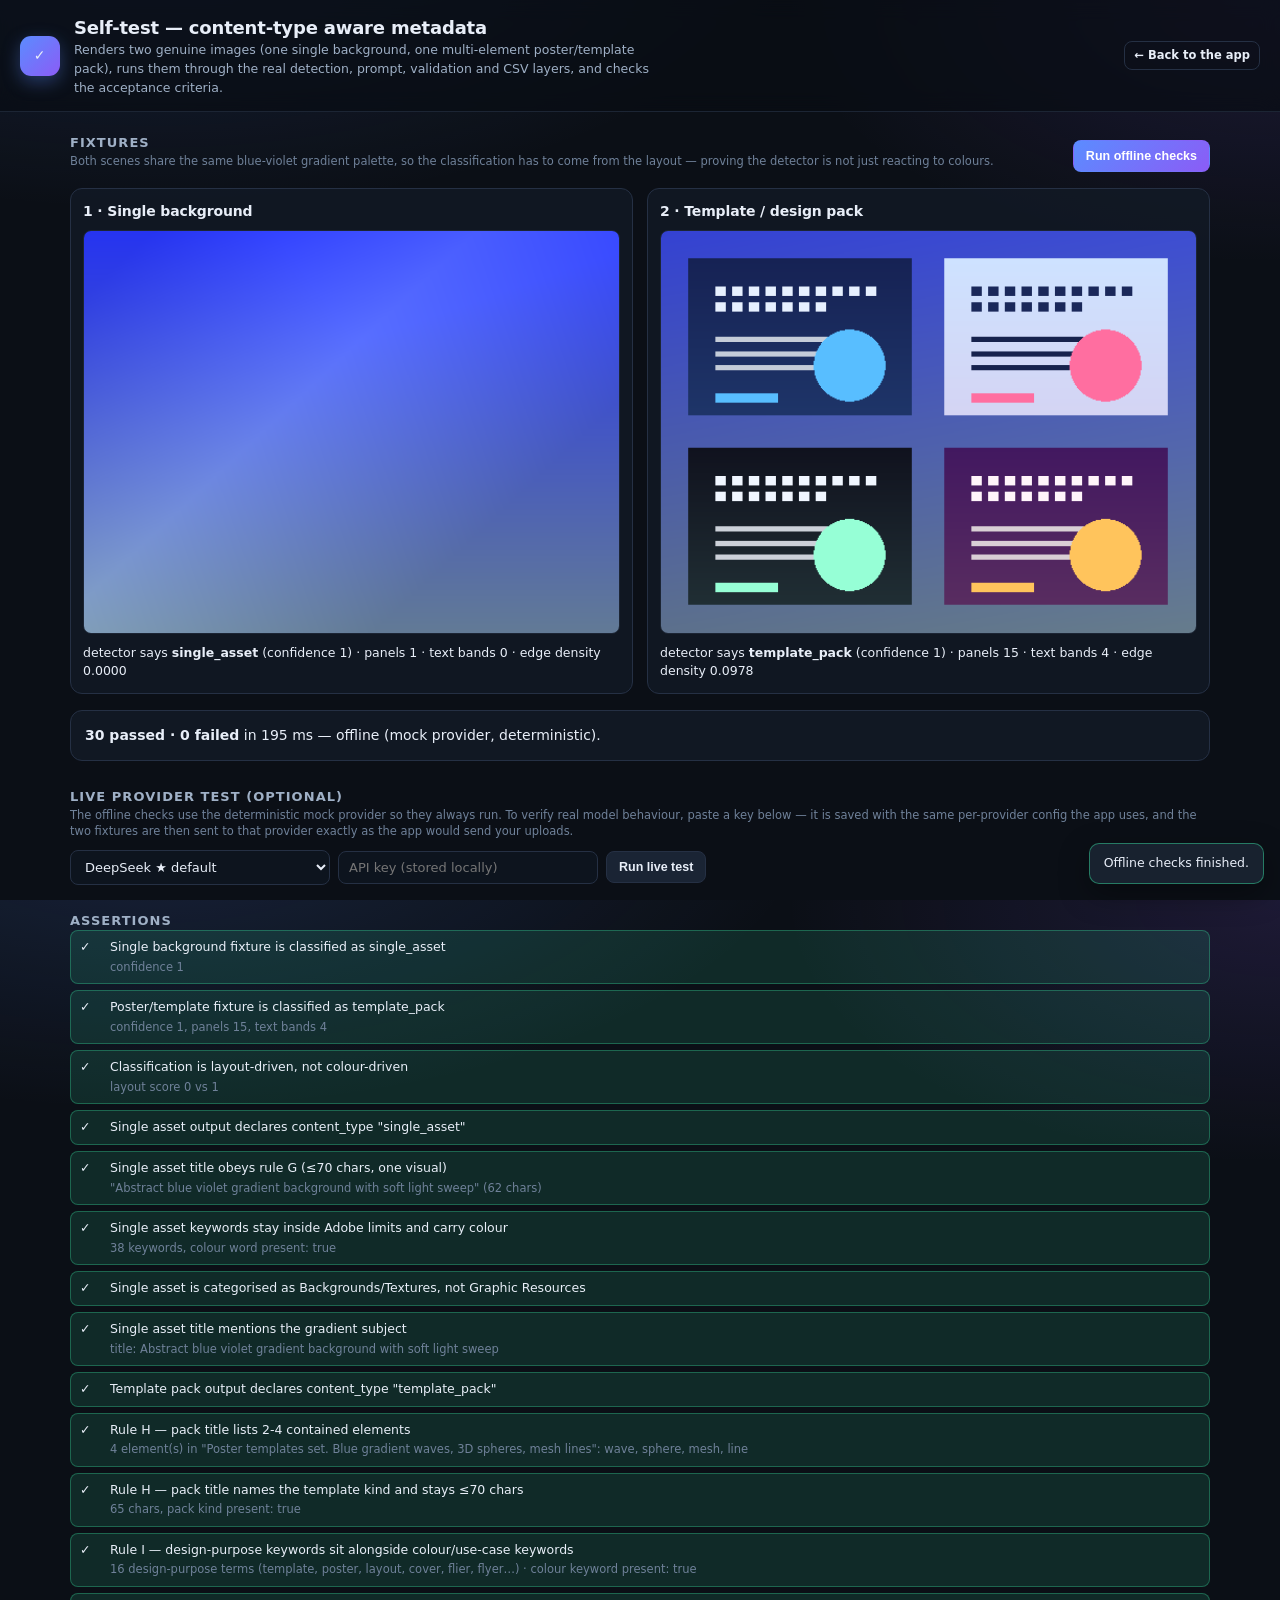
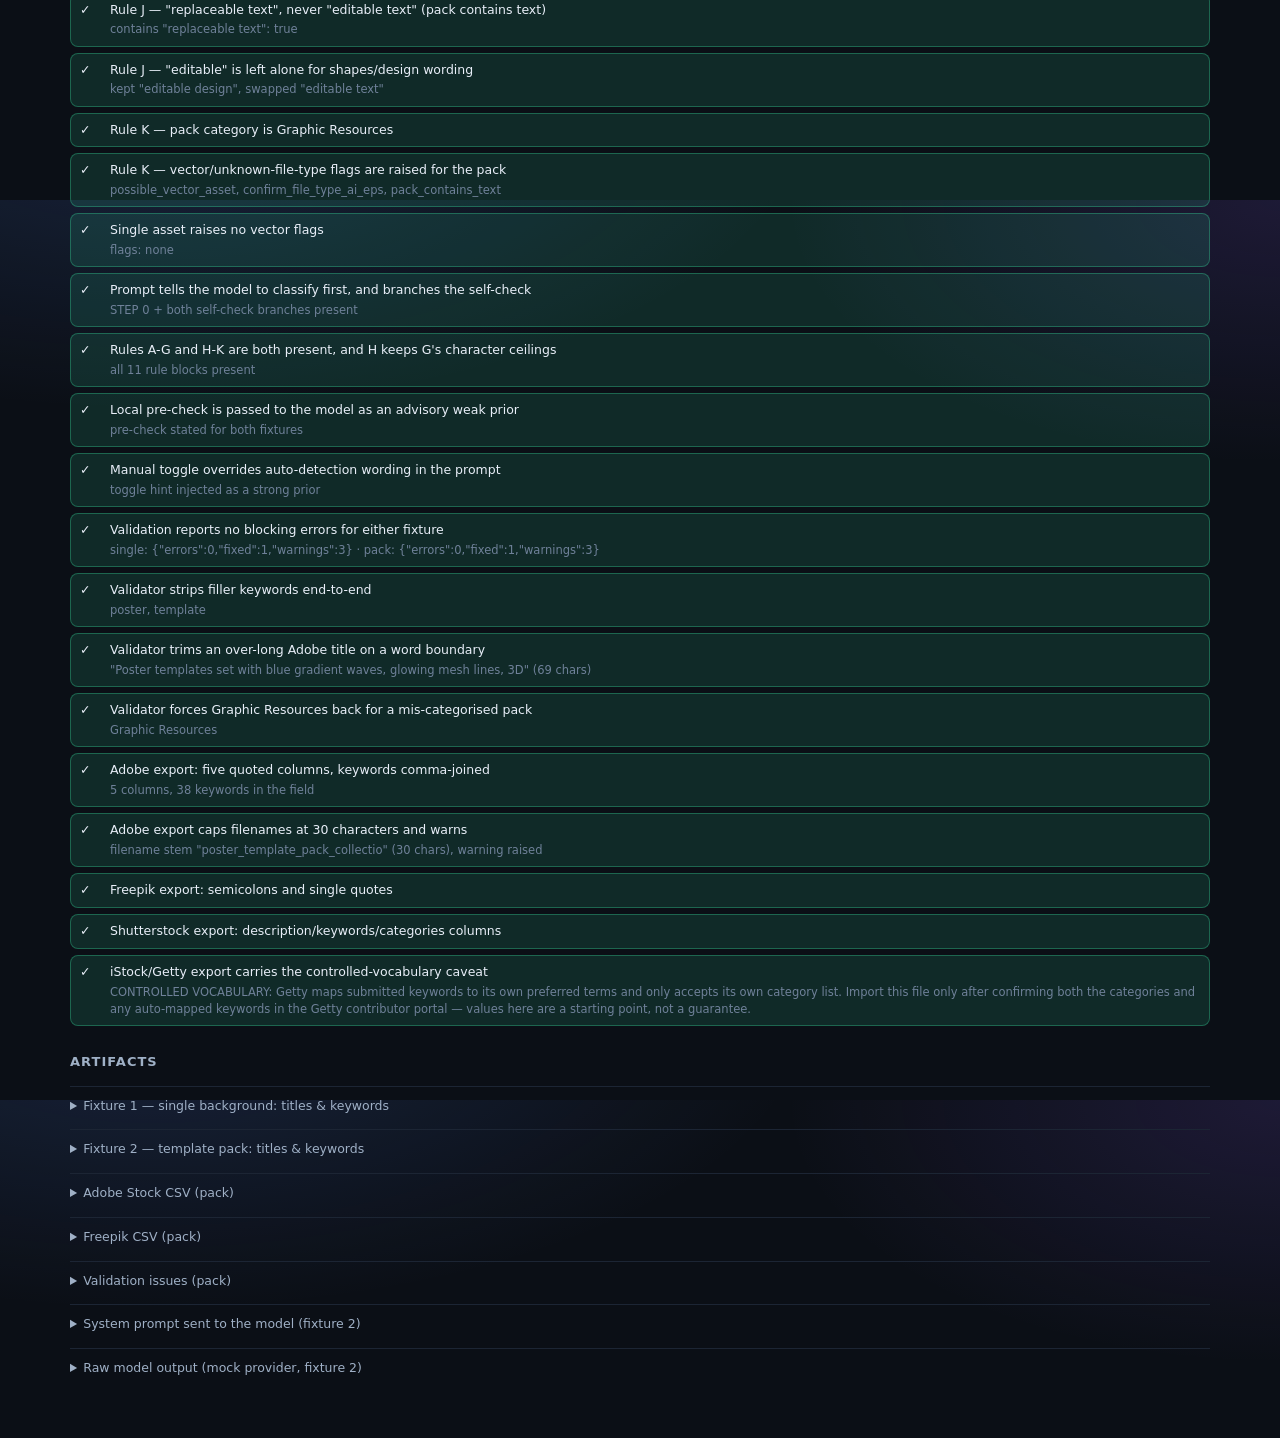
==== tests/browser-test.html @ 48a16d18 "Microstock metadata generator: two content types, DeepSeek default, validated CSV exports" ====
<!DOCTYPE html>
<html lang="en">

<head>
  <meta charset="UTF-8">
  <meta name="viewport" content="width=device-width, initial-scale=1.0">
  <title>Self-test — Microstock Metadata Generator</title>
  <link rel="stylesheet" href="../styles.css">
  <style>
    .test-wrap { max-width: 1180px; margin: 0 auto; padding: 18px 20px 60px; }
    .test-head { display: flex; flex-wrap: wrap; gap: 14px; align-items: center; justify-content: space-between; }
    .test-grid { display: grid; grid-template-columns: 1fr 1fr; gap: 14px; margin-top: 16px; }
    .fixture { border: 1px solid var(--line); border-radius: 12px; padding: 12px; background: rgba(19, 27, 39, .72); }
    .fixture img { width: 100%; border-radius: 8px; display: block; border: 1px solid var(--line-soft); }
    .fixture h3 { margin-bottom: 8px; }
    .verdict { margin-top: 10px; font-size: 12.5px; }
    .assert { display: grid; grid-template-columns: 22px 1fr; gap: 8px; padding: 7px 9px; border-radius: 8px; margin-bottom: 6px; font-size: 12.5px; border: 1px solid var(--line-soft); background: #131c29; }
    .assert-pass { border-color: rgba(52, 211, 153, .35); background: var(--ok-soft); }
    .assert-fail { border-color: rgba(248, 113, 113, .45); background: var(--bad-soft); }
    .assert-skip { border-color: rgba(251, 191, 36, .35); background: var(--warn-soft); }
    .assert-mark { font-weight: 700; }
    .assert-detail { color: var(--text-faint); font-size: 11.5px; margin-top: 2px; word-break: break-word; }
    .summary { margin: 16px 0; padding: 14px; border-radius: 12px; border: 1px solid var(--line); background: rgba(19, 27, 39, .8); font-size: 14px; }
    .section-title { margin-top: 26px; }
    .live-controls { display: flex; flex-wrap: wrap; gap: 8px; align-items: center; margin-top: 10px; }
    .live-controls input, .live-controls select { max-width: 260px; }
    pre.artifact { max-height: 260px; overflow: auto; white-space: pre-wrap; background: #0d141e; border: 1px solid var(--line); border-radius: 8px; padding: 10px; }
    @media (max-width: 900px) { .test-grid { grid-template-columns: 1fr; } }
  </style>
</head>

<body>
  <header class="app-header">
    <div class="brand">
      <div class="logo" aria-hidden="true">✓</div>
      <div class="brand-text">
        <h1>Self-test — content-type aware metadata</h1>
        <p class="tagline">
          Renders two genuine images (one single background, one multi-element poster/template pack), runs them
          through the real detection, prompt, validation and CSV layers, and checks the acceptance criteria.
        </p>
      </div>
    </div>
    <div class="header-actions">
      <a class="btn btn-ghost btn-sm" href="../index.html">← Back to the app</a>
    </div>
  </header>

  <div class="test-wrap">
    <div class="test-head">
      <div>
        <h2 class="section-title" style="margin-top:0">Fixtures</h2>
        <p class="hint">Both scenes share the same blue-violet gradient palette, so the classification has to come
          from the layout — proving the detector is not just reacting to colours.</p>
      </div>
      <div class="live-controls">
        <button id="runOffline" class="btn btn-primary">Run offline checks</button>
      </div>
    </div>

    <div class="test-grid">
      <div class="fixture">
        <h3>1 · Single background</h3>
        <img id="imgSingle" alt="Single gradient background fixture">
        <p class="verdict" id="verdictSingle">not analysed yet</p>
      </div>
      <div class="fixture">
        <h3>2 · Template / design pack</h3>
        <img id="imgPack" alt="Multi-element poster template pack fixture">
        <p class="verdict" id="verdictPack">not analysed yet</p>
      </div>
    </div>
    <canvas id="canvasSingle" width="512" height="384" hidden></canvas>
    <canvas id="canvasPack" width="512" height="384" hidden></canvas>

    <div class="summary" id="summary">Idle — press “Run offline checks”.</div>

    <h2 class="section-title">Live provider test (optional)</h2>
    <p class="hint">
      The offline checks use the deterministic mock provider so they always run. To verify real model behaviour,
      paste a key below — it is saved with the same per-provider config the app uses, and the two fixtures are then
      sent to that provider exactly as the app would send your uploads.
    </p>
    <div class="live-controls">
      <select id="liveProvider"></select>
      <input id="liveKey" type="password" placeholder="API key (stored locally)" autocomplete="off">
      <button id="runLive" class="btn">Run live test</button>
      <span class="hint" id="liveStatus"></span>
    </div>

    <h2 class="section-title">Assertions</h2>
    <div id="assertions"></div>

    <h2 class="section-title">Artifacts</h2>
    <div id="artifacts"></div>
  </div>

  <div id="toasts" class="toasts" aria-live="polite"></div>

  <script src="../js/core.js"></script>
  <script src="../js/providers.js"></script>
  <script src="../js/prompts.js"></script>
  <script src="../js/validate.js"></script>
  <script src="../js/export.js"></script>
  <script src="../js/detect.js"></script>
  <script src="../js/scenes.js"></script>
  <script src="../js/ui.js"></script>
  <script src="../js/app.js"></script>
  <script>
    (function () {
      'use strict';
      var MSMG = window.MSMG;
      var util = MSMG.util;

      var assertionHost = document.getElementById('assertions');
      var artifactHost = document.getElementById('artifacts');
      var summaryEl = document.getElementById('summary');
      var totals = { pass: 0, fail: 0, skip: 0 };

      function record(name, state, detail) {
        totals[state] = (totals[state] || 0) + 1;
        var mark = state === 'pass' ? '✓' : (state === 'fail' ? '✗' : '•');
        var el = document.createElement('div');
        el.className = 'assert assert-' + state;
        el.innerHTML = '<span class="assert-mark">' + mark + '</span>' +
          '<span><span class="assert-name">' + util.escapeHtml(name) + '</span>' +
          (detail ? '<div class="assert-detail">' + util.escapeHtml(detail) + '</div>' : '') + '</span>';
        assertionHost.appendChild(el);
        return state === 'pass';
      }

      function check(name, fn) {
        try {
          var out = fn();
          if (out === true || out === undefined) return record(name, 'pass', '');
          if (out && out.skip) return record(name, 'skip', out.reason || '');
          if (out && out.detail) return record(name, out.ok ? 'pass' : 'fail', out.detail);
          return record(name, out ? 'pass' : 'fail', '');
        } catch (err) {
          return record(name, 'fail', err.message);
        }
      }

      async function checkAsync(name, fn) {
        try {
          var out = await fn();
          if (out === true || out === undefined) return record(name, 'pass', '');
          if (out && out.detail) return record(name, out.ok ? 'pass' : 'fail', out.detail);
          return record(name, out ? 'pass' : 'fail', '');
        } catch (err) {
          return record(name, 'fail', err.message);
        }
      }

      function artifact(title, content, open) {
        var box = document.createElement('details');
        if (open) box.open = true;
        box.className = 'inspector';
        box.innerHTML = '<summary>' + util.escapeHtml(title) + '</summary><pre class="artifact">' +
          util.escapeHtml(content) + '</pre>';
        artifactHost.appendChild(box);
      }

      function eq(actual, expected, label) {
        if (actual !== expected) {
          throw new Error((label ? label + ': ' : '') + 'expected ' + JSON.stringify(expected) +
            ', got ' + JSON.stringify(actual));
        }
      }

      /* ---------------- fixtures ---------------- */
      var canvasSingle = document.getElementById('canvasSingle');
      var canvasPack = document.getElementById('canvasPack');
      MSMG.scenes.paintScene(canvasSingle, 'single_asset', 512, 384);
      MSMG.scenes.paintScene(canvasPack, 'template_pack', 512, 384);
      document.getElementById('imgSingle').src = canvasSingle.toDataURL('image/png');
      document.getElementById('imgPack').src = canvasPack.toDataURL('image/png');

      var ELEMENT_WORDS = ['wave', 'sphere', 'mesh', 'circle', 'bar', 'line', 'ribbon', 'arc', 'ring', 'blob', 'polygon'];

      /* ---------------- offline run ---------------- */
      async function runOffline() {
        assertionHost.innerHTML = '';
        artifactHost.innerHTML = '';
        totals = { pass: 0, fail: 0, skip: 0 };
        summaryEl.textContent = 'Running offline checks…';

        var t0 = performance.now();

        /* 1 — real pixel analysis on the rendered fixtures */
        var detectSingle = MSMG.detect.analyzeCanvas(canvasSingle);
        var detectPack = MSMG.detect.analyzeCanvas(canvasPack);

        document.getElementById('verdictSingle').innerHTML =
          'detector says <strong>' + detectSingle.contentType + '</strong> (confidence ' + detectSingle.confidence +
          ') · panels ' + detectSingle.signals.panelCount + ' · text bands ' + detectSingle.signals.textBandCount +
          ' · edge density ' + detectSingle.signals.edgeDensity.toFixed(4);
        document.getElementById('verdictPack').innerHTML =
          'detector says <strong>' + detectPack.contentType + '</strong> (confidence ' + detectPack.confidence +
          ') · panels ' + detectPack.signals.panelCount + ' · text bands ' + detectPack.signals.textBandCount +
          ' · edge density ' + detectPack.signals.edgeDensity.toFixed(4);

        check('Single background fixture is classified as single_asset', function () {
          eq(detectSingle.contentType, 'single_asset', 'detector output');
          return detectSingle.confidence >= 0.8
            ? { ok: true, detail: 'confidence ' + detectSingle.confidence }
            : { ok: false, detail: 'confidence too low: ' + detectSingle.confidence };
        });

        check('Poster/template fixture is classified as template_pack', function () {
          eq(detectPack.contentType, 'template_pack', 'detector output');
          return {
            ok: detectPack.confidence >= 0.7 && detectPack.signals.panelCount >= 2 && detectPack.signals.textBandCount >= 2,
            detail: 'confidence ' + detectPack.confidence + ', panels ' + detectPack.signals.panelCount +
              ', text bands ' + detectPack.signals.textBandCount
          };
        });

        check('Classification is layout-driven, not colour-driven', function () {
          var flatScore = detectSingle.score;
          var packScore = detectPack.score;
          return { ok: flatScore < packScore, detail: 'layout score ' + flatScore + ' vs ' + packScore };
        });

        /* 2 — full pipeline (mock provider, same code path as the app) */
        var singleUrl = canvasSingle.toDataURL('image/png');
        var packUrl = canvasPack.toDataURL('image/png');

        var singleRun = await MSMG.app.coreGenerate({
          dataUrl: singleUrl, filename: 'gradient_background.png',
          hint: 'auto', precheck: detectSingle, providerId: 'mock', mockScenario: 'single_asset'
        });
        var packRun = await MSMG.app.coreGenerate({
          dataUrl: packUrl, filename: 'poster_templates_pack.png',
          hint: 'auto', precheck: detectPack, providerId: 'mock', mockScenario: 'template_pack'
        });

        var sData = singleRun.validated.data;
        var pData = packRun.validated.data;
        var sAdobe = sData.platforms.adobe_stock;
        var pAdobe = pData.platforms.adobe_stock;

        check('Single asset output declares content_type "single_asset"', function () {
          eq(sData.content_type, 'single_asset');
          return true;
        });

        check('Single asset title obeys rule G (≤70 chars, one visual)', function () {
          var title = sAdobe.title;
          var okLen = title.length <= 70;
          var banned = /\b(set|collection|pack)\b/i.test(title);
          return { ok: okLen && !banned, detail: '"' + title + '" (' + title.length + ' chars)' };
        });

        check('Single asset keywords stay inside Adobe limits and carry colour', function () {
          var kw = sAdobe.keywords;
          var colour = /blue|violet|purple|indigo|gradient/.test(kw.join(' '));
          return {
            ok: kw.length >= 25 && kw.length <= 49 && colour,
            detail: kw.length + ' keywords, colour word present: ' + colour
          };
        });

        check('Single asset is categorised as Backgrounds/Textures, not Graphic Resources', function () {
          eq(sData.category_suggestion, 'Backgrounds/Textures');
          return true;
        });

        check('Single asset title mentions the gradient subject', function () {
          return {
            ok: /gradient/i.test(sAdobe.title),
            detail: 'title: ' + sAdobe.title
          };
        });

        check('Template pack output declares content_type "template_pack"', function () {
          eq(pData.content_type, 'template_pack');
          return true;
        });

        check('Rule H — pack title lists 2-4 contained elements', function () {
          var low = pAdobe.title.toLowerCase();
          var hits = ELEMENT_WORDS.filter(function (w) { return low.indexOf(w) !== -1; });
          return {
            ok: hits.length >= 2 && hits.length <= 4,
            detail: hits.length + ' element(s) in "' + pAdobe.title + '": ' + (hits.join(', ') || 'none')
          };
        });

        check('Rule H — pack title names the template kind and stays ≤70 chars', function () {
          var cue = /\b(set|collection|pack|templates?|layouts?)\b/i.test(pAdobe.title);
          return {
            ok: cue && pAdobe.title.length <= 70,
            detail: pAdobe.title.length + ' chars, pack kind present: ' + cue
          };
        });

        check('Rule I — design-purpose keywords sit alongside colour/use-case keywords', function () {
          var kw = pAdobe.keywords;
          var purpose = MSMG.DESIGN_PURPOSE_POOL.filter(function (t) {
            return kw.indexOf(t) !== -1;
          });
          var colour = kw.some(function (k) { return /blue|violet|purple|gradient/.test(k); });
          return {
            ok: purpose.length >= 3 && colour,
            detail: purpose.length + ' design-purpose terms (' + purpose.slice(0, 6).join(', ') +
              '…) · colour keyword present: ' + colour
          };
        });

        check('Rule J — "replaceable text", never "editable text" (pack contains text)', function () {
          var haystack = (pAdobe.title + ' ' + pAdobe.keywords.join(' ')).toLowerCase();
          return {
            ok: haystack.indexOf('editable text') === -1 && haystack.indexOf('replaceable text') !== -1,
            detail: 'contains "replaceable text": ' + (haystack.indexOf('replaceable text') !== -1)
          };
        });

        check('Rule J — "editable" is left alone for shapes/design wording', function () {
          var payload = JSON.parse(JSON.stringify(pData));
          payload.platforms.adobe_stock.keywords = ['editable design', 'editable text', 'poster'];
          var res = MSMG.validate.validateAndFix(JSON.stringify(payload), { contentTypeHint: 'template_pack' });
          var kw = res.data.platforms.adobe_stock.keywords;
          return {
            ok: kw.indexOf('editable design') !== -1 && kw.indexOf('replaceable text') !== -1,
            detail: 'kept "editable design", swapped "editable text"'
          };
        });

        check('Rule K — pack category is Graphic Resources', function () {
          eq(pData.category_suggestion, 'Graphic Resources');
          return true;
        });

        check('Rule K — vector/unknown-file-type flags are raised for the pack', function () {
          var flags = pData.flags;
          var needed = ['possible_vector_asset', 'confirm_file_type_ai_eps', 'pack_contains_text'];
          var missing = needed.filter(function (f) { return flags.indexOf(f) === -1; });
          return { ok: !missing.length, detail: flags.join(', ') };
        });

        check('Single asset raises no vector flags', function () {
          return { ok: sData.flags.indexOf('confirm_file_type_ai_eps') === -1, detail: 'flags: ' + (sData.flags.join(', ') || 'none') };
        });

        /* 3 — prompt branching */
        check('Prompt tells the model to classify first, and branches the self-check', function () {
          var prompt = singleRun.systemPrompt;
          var hasStep0 = prompt.indexOf('STEP 0 — CONTENT-TYPE CLASSIFICATION') !== -1;
          var hasSingleBranch = prompt.indexOf('IF content_type = "single_asset" — check the output against A-G') !== -1;
          var hasPackBranch = prompt.indexOf('IF content_type = "template_pack" — check the output against A-F PLUS H-K') !== -1;
          return { ok: hasStep0 && hasSingleBranch && hasPackBranch, detail: 'STEP 0 + both self-check branches present' };
        });

        check('Rules A-G and H-K are both present, and H keeps G\'s character ceilings', function () {
          var prompt = singleRun.systemPrompt;
          var rules = ['A. COLOUR', 'B. SUBJECT', 'C. NO FILLER', 'D. NO CONTRADICTIONS', 'E. KEYWORD FORMAT',
            'F. KEYWORD COUNT', 'G. TITLE', 'H. COLLECTION-STYLE TITLE', 'I. DESIGN-PURPOSE KEYWORDS',
            'J. VECTOR-TEXT WORDING', 'K. FILE-TYPE-AWARE CATEGORY'];
          var missing = rules.filter(function (r) { return prompt.indexOf(r) === -1; });
          return { ok: !missing.length && prompt.indexOf('SAME numbers as rule G') !== -1, detail: missing.length ? 'missing ' + missing.join(', ') : 'all 11 rule blocks present' };
        });

        check('Local pre-check is passed to the model as an advisory weak prior', function () {
          var prompt = singleRun.systemPrompt;
          var marked = prompt.indexOf('advisory only, may be wrong') !== -1;
          var saysSingle = prompt.indexOf('single_asset" with confidence') !== -1;
          var saysPack = packRun.systemPrompt.indexOf('template_pack" with confidence') !== -1;
          return { ok: marked && saysSingle && saysPack, detail: 'pre-check stated for both fixtures' };
        });

        await checkAsync('Manual toggle overrides auto-detection wording in the prompt', async function () {
          var hinted = await MSMG.app.coreGenerate({
            dataUrl: packUrl, filename: 'poster_templates_pack.png', hint: 'template_pack',
            precheck: detectPack, providerId: 'mock', mockScenario: 'template_pack'
          });
          return {
            ok: hinted.systemPrompt.indexOf('tagged this upload as: "template_pack"') !== -1,
            detail: 'toggle hint injected as a strong prior'
          };
        });

        /* 4 — validation layer */
        check('Validation reports no blocking errors for either fixture', function () {
          return {
            ok: singleRun.validated.stats.errors === 0 && packRun.validated.stats.errors === 0,
            detail: 'single: ' + JSON.stringify(singleRun.validated.stats) + ' · pack: ' + JSON.stringify(packRun.validated.stats)
          };
        });

        check('Validator strips filler keywords end-to-end', function () {
          var raw = JSON.parse(packRun.rawText);
          raw.platforms.adobe_stock.keywords = ['poster', 'beautiful background', 'template', 'perfect'];
          var res = MSMG.validate.validateAndFix(JSON.stringify(raw), { contentTypeHint: 'template_pack' });
          var kw = res.data.platforms.adobe_stock.keywords;
          return { ok: kw.indexOf('beautiful background') === -1 && kw.indexOf('perfect') === -1, detail: kw.join(', ') };
        });

        check('Validator trims an over-long Adobe title on a word boundary', function () {
          var raw = JSON.parse(packRun.rawText);
          raw.platforms.adobe_stock.title = 'Poster templates set with blue gradient waves, glowing mesh lines, 3D spheres and soft circles';
          var res = MSMG.validate.validateAndFix(JSON.stringify(raw), { contentTypeHint: 'template_pack' });
          var title = res.data.platforms.adobe_stock.title;
          return { ok: title.length <= 70 && title.trim() === title, detail: '"' + title + '" (' + title.length + ' chars)' };
        });

        check('Validator forces Graphic Resources back for a mis-categorised pack', function () {
          var raw = JSON.parse(packRun.rawText);
          raw.category_suggestion = 'Backgrounds/Textures';
          var res = MSMG.validate.validateAndFix(JSON.stringify(raw), { contentTypeHint: 'template_pack' });
          return { ok: res.data.category_suggestion === 'Graphic Resources', detail: res.data.category_suggestion };
        });

        /* 5 — exports */
        check('Adobe export: five quoted columns, keywords comma-joined', function () {
          var built = packRun.exports.adobe_stock;
          var line = built.csv.trim().split('\r\n')[1];
          var cells = line.slice(1, -1).split('","');
          return {
            ok: cells.length === 5 && cells[2].split(',').length === pAdobe.keywords.length,
            detail: cells.length + ' columns, ' + cells[2].split(',').length + ' keywords in the field'
          };
        });

        check('Adobe export caps filenames at 30 characters and warns', function () {
          var built = MSMG.exports.buildCsv('adobe_stock', pAdobe, { filename: 'poster_template_pack_collection_preview_2026.png' });
          var stem = built.csv.trim().split('\r\n')[1].split('","')[0].replace('"', '');
          return {
            ok: stem.length <= 30 && built.warnings.some(function (w) { return w.indexOf('30') !== -1; }),
            detail: 'filename stem "' + stem + '" (' + stem.length + ' chars), warning raised'
          };
        });

        check('Freepik export: semicolons and single quotes', function () {
          var header = packRun.exports.freepik.csv.trim().split('\r\n')[0];
          eq(header, "'Filename';'Title';'Keywords';'Category'");
          return true;
        });

        check('Shutterstock export: description/keywords/categories columns', function () {
          var header = packRun.exports.shutterstock.csv.trim().split('\r\n')[0];
          eq(header, '"Filename","Description","Keywords","Categories"');
          return true;
        });

        check('iStock/Getty export carries the controlled-vocabulary caveat', function () {
          var built = packRun.exports.istock_getty;
          return {
            ok: built.controlledVocabulary && built.caveats.join(' ').indexOf('CONTROLLED VOCABULARY') !== -1,
            detail: built.caveats[0]
          };
        });

        /* artifacts for inspection */
        artifact('Fixture 1 — single background: titles & keywords',
          'content_type: ' + sData.content_type + '\n' +
          'category_suggestion: ' + sData.category_suggestion + '\n' +
          'flags: ' + (sData.flags.join(', ') || '(none)') + '\n\n' +
          'Adobe title (' + sAdobe.title.length + '/70): ' + sAdobe.title + '\n' +
          'Adobe keywords (' + sAdobe.keywords.length + '): ' + sAdobe.keywords.join(', ') + '\n\n' +
          'Shutterstock title: ' + sData.platforms.shutterstock.title + '\n' +
          'Freepik title: ' + sData.platforms.freepik.title + '\n' +
          'iStock title: ' + sData.platforms.istock_getty.title);

        artifact('Fixture 2 — template pack: titles & keywords',
          'content_type: ' + pData.content_type + '\n' +
          'category_suggestion: ' + pData.category_suggestion + '\n' +
          'flags: ' + pData.flags.join(', ') + '\n\n' +
          'Adobe title (' + pAdobe.title.length + '/70): ' + pAdobe.title + '\n' +
          'Adobe keywords (' + pAdobe.keywords.length + '): ' + pAdobe.keywords.join(', ') + '\n\n' +
          'Shutterstock title: ' + pData.platforms.shutterstock.title + '\n' +
          'Freepik title: ' + pData.platforms.freepik.title + '\n' +
          'iStock title: ' + pData.platforms.istock_getty.title);

        artifact('Adobe Stock CSV (pack)', packRun.exports.adobe_stock.csv +
          '\nWarnings: ' + (packRun.exports.adobe_stock.warnings.join(' | ') || 'none'));
        artifact('Freepik CSV (pack)', packRun.exports.freepik.csv);
        artifact('Validation issues (pack)', packRun.validated.issues.map(function (i) {
          return '[' + i.level + '] ' + i.code + ' — ' + i.message;
        }).join('\n') || '(none)');
        artifact('System prompt sent to the model (fixture 2)', packRun.systemPrompt);
        artifact('Raw model output (mock provider, fixture 2)', packRun.rawText);

        MSMG.ui.toast('Offline checks finished.', totals.fail ? 'warn' : 'ok');
        summaryEl.innerHTML = '<strong>' + totals.pass + ' passed · ' + totals.fail + ' failed' +
          (totals.skip ? ' · ' + totals.skip + ' skipped' : '') + '</strong> in ' +
          Math.round(performance.now() - t0) + ' ms — offline (mock provider, deterministic).';
      }

      /* ---------------- live run ---------------- */
      function fillProviders() {
        var select = document.getElementById('liveProvider');
        select.innerHTML = MSMG.providers.visible().map(function (p) {
          return '<option value="' + p.id + '"' + (p.id === 'deepseek' ? ' selected' : '') + '>' +
            util.escapeHtml(p.label) + (p.isDefault ? ' ★ default' : '') + '</option>';
        }).join('');
      }

      async function runLive() {
        var id = document.getElementById('liveProvider').value;
        var key = document.getElementById('liveKey').value.trim();
        var status = document.getElementById('liveStatus');
        if (key) MSMG.providers.saveConfig(id, { apiKey: key });
        var cfg = MSMG.providers.getConfig(id);
        if (cfg.wireFormat !== 'mock' && !cfg.apiKey) {
          status.textContent = 'Add an API key first.';
          return;
        }
        status.textContent = 'Calling ' + MSMG.providers.byId[id].label + '…';
        assertionHost.innerHTML = '';
        artifactHost.innerHTML = '';
        totals = { pass: 0, fail: 0, skip: 0 };

        var detectSingle = MSMG.detect.analyzeCanvas(canvasSingle);
        var detectPack = MSMG.detect.analyzeCanvas(canvasPack);

        try {
          var singleRun = await MSMG.app.coreGenerate({
            dataUrl: canvasSingle.toDataURL('image/png'), filename: 'gradient_background.png',
            hint: 'auto', precheck: detectSingle, providerId: id
          });
          var packRun = await MSMG.app.coreGenerate({
            dataUrl: canvasPack.toDataURL('image/png'), filename: 'poster_templates_pack.png',
            hint: 'auto', precheck: detectPack, providerId: id
          });

          var sData = singleRun.validated.data;
          var pData = packRun.validated.data;
          var pAdobe = pData.platforms.adobe_stock;

          check('LIVE — single background classified as single_asset', function () {
            return { ok: sData.content_type === 'single_asset', detail: 'model said: ' + sData.content_type + ' · latency ' + singleRun.latencyMs + 'ms' };
          });
          check('LIVE — single asset categorised Backgrounds/Textures', function () {
            return { ok: sData.category_suggestion === 'Backgrounds/Textures', detail: sData.category_suggestion };
          });
          check('LIVE — pack classified as template_pack', function () {
            return { ok: pData.content_type === 'template_pack', detail: 'model said: ' + pData.content_type + ' · latency ' + packRun.latencyMs + 'ms' };
          });
          check('LIVE — pack category is Graphic Resources', function () {
            return { ok: pData.category_suggestion === 'Graphic Resources', detail: pData.category_suggestion };
          });
          check('LIVE — pack title names contained elements within 70 chars', function () {
            var low = pAdobe.title.toLowerCase();
            var hits = ELEMENT_WORDS.filter(function (w) { return low.indexOf(w) !== -1; });
            return { ok: pAdobe.title.length <= 70, detail: hits.length + ' element(s): ' + (hits.join(', ') || 'none') + ' — "' + pAdobe.title + '"' };
          });
          check('LIVE — no "editable text" wording', function () {
            var hay = (pAdobe.title + ' ' + pAdobe.keywords.join(' ')).toLowerCase();
            return { ok: hay.indexOf('editable text') === -1, detail: hay.indexOf('replaceable text') !== -1 ? 'used "replaceable text"' : 'no text wording present' };
          });
          check('LIVE — keyword counts inside Adobe limits', function () {
            return { ok: pAdobe.keywords.length >= 20 && pAdobe.keywords.length <= 49, detail: pAdobe.keywords.length + ' keywords' };
          });

          artifact('LIVE — pack titles & keywords', JSON.stringify(pData.platforms, null, 2));
          artifact('LIVE — raw model output (pack)', packRun.rawText);
          artifact('LIVE — validation issues (pack)', packRun.validated.issues.map(function (i) {
            return '[' + i.level + '] ' + i.code + ' — ' + i.message;
          }).join('\n') || '(none)');
          status.textContent = 'Done in ' + (singleRun.latencyMs + packRun.latencyMs) + ' ms of model time.';
        } catch (err) {
          record('LIVE — call failed: ' + err.message, 'fail', '');
          status.textContent = 'Failed: ' + err.message;
        }

        summaryEl.innerHTML = '<strong>Live run: ' + totals.pass + ' passed · ' + totals.fail + ' failed</strong>';
      }

      document.getElementById('runOffline').addEventListener('click', function () {
        runOffline().catch(function (err) {
          summaryEl.textContent = 'Offline run crashed: ' + err.message;
        });
      });
      document.getElementById('runLive').addEventListener('click', function () {
        runLive().catch(function (err) { document.getElementById('liveStatus').textContent = err.message; });
      });

      fillProviders();
      runOffline().catch(function (err) {
        summaryEl.textContent = 'Offline run crashed: ' + err.message;
      });
    })();
  </script>
</body>

</html>
---- styles.css ----
/* ------------------------------------------------------------------ *
 * Microstock Metadata Generator — UI theme
 * ------------------------------------------------------------------ */
:root {
  --bg: #0b0f16;
  --bg-soft: #111827;
  --panel: #141b26;
  --panel-2: #182231;
  --line: #253044;
  --line-soft: #1c2534;
  --text: #e8eef8;
  --text-dim: #9fb0c6;
  --text-faint: #6f8199;
  --accent: #5b8cff;
  --accent-2: #8b5cf6;
  --accent-soft: rgba(91, 140, 255, .14);
  --ok: #34d399;
  --ok-soft: rgba(52, 211, 153, .14);
  --warn: #fbbf24;
  --warn-soft: rgba(251, 191, 36, .14);
  --bad: #f87171;
  --bad-soft: rgba(248, 113, 113, .14);
  --pack: #f472b6;
  --pack-soft: rgba(244, 114, 182, .16);
  --radius: 12px;
  --radius-sm: 8px;
  --shadow: 0 10px 30px rgba(0, 0, 0, .35);
  --mono: ui-monospace, SFMono-Regular, "SF Mono", Menlo, Consolas, monospace;
}

* { box-sizing: border-box; }

html, body { height: 100%; }

body {
  margin: 0;
  background:
    radial-gradient(1100px 500px at 12% -10%, rgba(91, 140, 255, .16), transparent 60%),
    radial-gradient(900px 480px at 100% 0%, rgba(139, 92, 246, .14), transparent 55%),
    var(--bg);
  color: var(--text);
  font: 14px/1.5 "Segoe UI", Inter, system-ui, -apple-system, sans-serif;
  -webkit-font-smoothing: antialiased;
}

h1, h2, h3 { margin: 0; font-weight: 650; letter-spacing: -.01em; }
h1 { font-size: 18px; }
h2 { font-size: 13px; text-transform: uppercase; letter-spacing: .08em; color: var(--text-dim); }
h3 { font-size: 14px; }
p { margin: 0; }

code, pre { font-family: var(--mono); font-size: 12px; }

/* -------------------------------- header -------------------------------- */
.app-header {
  display: flex; align-items: center; justify-content: space-between; gap: 20px;
  padding: 14px 20px;
  border-bottom: 1px solid var(--line-soft);
  background: rgba(9, 13, 20, .72);
  backdrop-filter: blur(10px);
  position: sticky; top: 0; z-index: 20;
}

.brand { display: flex; align-items: center; gap: 14px; }

.logo {
  width: 40px; height: 40px; border-radius: 11px;
  display: grid; place-items: center;
  font-weight: 800; letter-spacing: .04em;
  background: linear-gradient(135deg, var(--accent), var(--accent-2));
  box-shadow: 0 6px 18px rgba(91, 140, 255, .35);
}

.tagline { color: var(--text-dim); font-size: 12.5px; max-width: 74ch; }
.tagline strong { color: var(--text); font-weight: 600; }

.header-actions { display: flex; align-items: center; gap: 14px; }

/* -------------------------------- layout -------------------------------- */
.layout {
  display: grid;
  grid-template-columns: 336px minmax(280px, 1fr) minmax(420px, 1.6fr);
  gap: 14px;
  padding: 14px 16px 20px;
  align-items: start;
  min-height: calc(100vh - 70px);
}

.panel {
  background: linear-gradient(180deg, rgba(24, 34, 49, .9), rgba(20, 27, 38, .9));
  border: 1px solid var(--line);
  border-radius: var(--radius);
  box-shadow: var(--shadow);
  padding: 16px;
}

.panel-input { display: flex; flex-direction: column; gap: 10px; height: calc(100vh - 100px); overflow-y: auto; }
.panel-queue { display: flex; flex-direction: column; height: calc(100vh - 100px); }
.panel-results { height: calc(100vh - 100px); overflow-y: auto; padding: 0; }

.panel-head { display: flex; align-items: center; gap: 10px; margin-bottom: 10px; }
.panel-head h2 { margin-right: auto; }

.step {
  display: inline-grid; place-items: center;
  width: 18px; height: 18px; margin-right: 6px;
  border-radius: 5px; font-size: 11px;
  background: var(--accent-soft); color: #a9c1ff;
}

/* -------------------------------- controls -------------------------------- */
.field { display: flex; flex-direction: column; gap: 5px; }
.field-row { display: grid; grid-template-columns: 1fr 1fr; gap: 8px; }

label, .field-label { font-size: 11.5px; color: var(--text-dim); text-transform: uppercase; letter-spacing: .05em; }

input[type="text"], input[type="password"], input[type="number"], select, textarea, .title-input, .keywords-input {
  width: 100%;
  background: #0d141e;
  border: 1px solid var(--line);
  color: var(--text);
  border-radius: var(--radius-sm);
  padding: 8px 10px;
  font-size: 13px;
  font-family: inherit;
  transition: border-color .15s, box-shadow .15s;
}

textarea { resize: vertical; font-family: var(--mono); font-size: 12px; }

input:focus, select:focus, textarea:focus, button:focus-visible, .dropzone:focus-visible, .queue-row:focus-visible {
  outline: none;
  border-color: var(--accent);
  box-shadow: 0 0 0 3px var(--accent-soft);
}

.checkbox { display: flex; align-items: center; gap: 7px; text-transform: none; letter-spacing: 0; font-size: 12.5px; color: var(--text-dim); }
.checkbox input { width: auto; accent-color: var(--accent); }

.btn {
  appearance: none;
  border: 1px solid var(--line);
  background: #1a2434;
  color: var(--text);
  border-radius: var(--radius-sm);
  padding: 8px 12px;
  font-size: 12.5px;
  font-weight: 550;
  cursor: pointer;
  transition: transform .08s, background .15s, border-color .15s;
  text-decoration: none;
  display: inline-flex; align-items: center; justify-content: center; gap: 6px;
}

.btn:hover { background: #212e42; border-color: #33425c; }
.btn:active { transform: translateY(1px); }
.btn:disabled { opacity: .45; cursor: not-allowed; }

.btn-primary { background: linear-gradient(135deg, var(--accent), var(--accent-2)); border-color: transparent; color: #fff; }
.btn-primary:hover { filter: brightness(1.08); }
.btn-ghost { background: transparent; }
.btn-sm { padding: 5px 9px; font-size: 11.5px; }

.btn-row { display: flex; flex-wrap: wrap; gap: 8px; }
.btn-row .btn { flex: 1 1 auto; }

.segmented { display: grid; grid-template-columns: 1fr 1fr; gap: 6px; }
.segmented button {
  border: 1px solid var(--line); background: #131c29; color: var(--text-dim);
  border-radius: var(--radius-sm); padding: 8px 6px; font-size: 12px; cursor: pointer;
  transition: all .15s;
}
.segmented button:first-child { grid-column: 1 / -1; }
.segmented button.is-active {
  background: var(--accent-soft); border-color: rgba(91, 140, 255, .5); color: #d5e2ff;
  box-shadow: inset 0 0 0 1px rgba(91, 140, 255, .25);
}

.advanced { border: 1px solid var(--line-soft); border-radius: var(--radius-sm); padding: 8px 10px; background: rgba(13, 20, 30, .6); }
.advanced summary { cursor: pointer; font-size: 12.5px; color: var(--text-dim); }
.advanced[open] summary { margin-bottom: 10px; }
.advanced > * + * { margin-top: 8px; }

.hint { color: var(--text-faint); font-size: 11.5px; line-height: 1.45; }
.status { font-size: 12px; color: var(--text-dim); min-height: 16px; }
.muted { color: var(--text-faint); }

.progress { height: 4px; background: #131c29; border-radius: 999px; overflow: hidden; }
.progress-bar { height: 100%; width: 0; background: linear-gradient(90deg, var(--accent), var(--accent-2)); transition: width .25s; }

.pill {
  font-size: 11px; padding: 3px 8px; border-radius: 999px;
  background: #18222f; border: 1px solid var(--line); color: var(--text-dim);
  white-space: nowrap;
}
.pill-good { color: #a7f3d0; border-color: rgba(52, 211, 153, .45); background: var(--ok-soft); }
.pill-warn { color: #fde68a; border-color: rgba(251, 191, 36, .45); background: var(--warn-soft); }
.pill-bad { color: #fecaca; border-color: rgba(248, 113, 113, .45); background: var(--bad-soft); }

/* -------------------------------- dropzone -------------------------------- */
.dropzone {
  border: 1.5px dashed #33425c;
  border-radius: var(--radius);
  padding: 20px 12px;
  display: grid; place-items: center; gap: 2px;
  text-align: center; cursor: pointer;
  background: rgba(13, 20, 30, .5);
  transition: border-color .15s, background .15s;
}
.dropzone:hover, .dropzone.is-dragover { border-color: var(--accent); background: var(--accent-soft); }
.dropzone strong { font-size: 13px; }
.dropzone span { color: var(--text-faint); font-size: 11.5px; }
.dropzone-icon { font-size: 18px; opacity: .7; }

/* -------------------------------- queue -------------------------------- */
.queue-viewport { position: relative; overflow-y: auto; flex: 1; min-height: 120px; }
.vlist-spacer { width: 1px; opacity: 0; }
.vlist-layer { position: absolute; top: 0; left: 0; right: 0; will-change: transform; }

.queue-row {
  display: grid;
  grid-template-columns: 56px 1fr auto;
  gap: 10px;
  align-items: center;
  padding: 8px;
  margin-bottom: 8px;
  border: 1px solid var(--line-soft);
  border-radius: var(--radius-sm);
  background: rgba(19, 27, 39, .8);
  cursor: pointer;
  transition: border-color .15s, background .15s;
}
.queue-row:hover { border-color: #33425c; background: #18222f; }
.queue-row.is-selected { border-color: var(--accent); box-shadow: inset 3px 0 0 var(--accent); }

.queue-thumb { width: 56px; height: 56px; border-radius: 7px; overflow: hidden; background: #0d141e; display: grid; place-items: center; }
.queue-thumb img { width: 100%; height: 100%; object-fit: cover; display: block; }
.thumb-placeholder { color: var(--text-faint); }

.queue-info { min-width: 0; }
.queue-name { font-size: 12.5px; font-weight: 550; white-space: nowrap; overflow: hidden; text-overflow: ellipsis; }
.queue-sub { display: flex; flex-wrap: wrap; gap: 5px; align-items: center; margin-top: 3px; }

.queue-actions { display: flex; gap: 4px; }
.icon-btn {
  width: 26px; height: 26px; border-radius: 6px;
  border: 1px solid var(--line); background: transparent; color: var(--text-dim);
  cursor: pointer; font-size: 12px; line-height: 1;
}
.icon-btn:hover { color: var(--text); border-color: #3c4a63; background: #1b2534; }

.status { font-size: 10.5px; padding: 2px 7px; border-radius: 999px; border: 1px solid var(--line); color: var(--text-dim); }
.status-done { color: #a7f3d0; border-color: rgba(52, 211, 153, .45); background: var(--ok-soft); }
.status-generating, .status-analyzing { color: #c7d6ff; border-color: rgba(91, 140, 255, .45); background: var(--accent-soft); }
.status-error { color: #fecaca; border-color: rgba(248, 113, 113, .45); background: var(--bad-soft); }
.status-cancelled { color: #fde68a; border-color: rgba(251, 191, 36, .4); background: var(--warn-soft); }

.mini-badge, .mini-stat {
  font-size: 10.5px; padding: 2px 7px; border-radius: 999px;
  border: 1px solid var(--line); color: var(--text-dim); background: #141d29;
}
.mini-single_asset { color: #bfdbfe; border-color: rgba(91, 140, 255, .4); }
.mini-template_pack { color: #fbcfe8; border-color: rgba(244, 114, 182, .45); background: var(--pack-soft); }
.mini-hint { color: var(--text-faint); font-style: italic; }
.mini-stat.is-bad { color: #fecaca; border-color: rgba(248, 113, 113, .5); }
.mini-stat.is-fixed { color: #a7f3d0; border-color: rgba(52, 211, 153, .45); }
.mini-stat.is-warn { color: #fde68a; border-color: rgba(251, 191, 36, .45); }

/* -------------------------------- results -------------------------------- */
.empty { display: grid; place-items: center; height: 100%; padding: 40px 24px; }
.empty-inner { text-align: center; max-width: 44ch; }
.empty-icon { font-size: 34px; opacity: .35; margin-bottom: 8px; }
.empty h3 { margin-bottom: 6px; }
.empty p { color: var(--text-faint); font-size: 12.5px; }

#resultsBody { padding: 16px; }

.result-head { display: grid; grid-template-columns: 132px 1fr; gap: 14px; align-items: start; }
.result-preview { width: 132px; height: 132px; border-radius: 10px; overflow: hidden; border: 1px solid var(--line); background: #0d141e; }
.result-preview img { width: 100%; height: 100%; object-fit: cover; display: block; }
.result-meta h2 { font-size: 15px; margin-bottom: 8px; word-break: break-word; }

.badges { display: flex; flex-wrap: wrap; gap: 6px; margin-bottom: 8px; }
.badge {
  display: inline-flex; align-items: baseline; gap: 6px;
  border: 1px solid var(--line); border-radius: 999px;
  padding: 3px 10px; background: #141d29; font-size: 11.5px;
}
.badge-label { color: var(--text-faint); text-transform: uppercase; font-size: 9.5px; letter-spacing: .06em; }
.badge-value { color: var(--text); font-weight: 600; }
.badge-pack { border-color: rgba(244, 114, 182, .45); background: var(--pack-soft); }
.badge-single { border-color: rgba(91, 140, 255, .4); background: var(--accent-soft); }

.result-grid { display: grid; grid-template-columns: minmax(240px, 1fr) minmax(300px, 1.7fr); gap: 12px; margin-top: 14px; }

.card {
  border: 1px solid var(--line-soft); border-radius: var(--radius);
  background: rgba(19, 27, 39, .72); padding: 14px;
}
.card h3 { margin: 12px 0 6px; }
.card h3:first-child { margin-top: 0; }

.category-suggestion {
  font-size: 15px; font-weight: 650;
  background: linear-gradient(135deg, #a9c1ff, #e9d5ff);
  -webkit-background-clip: text; background-clip: text; color: transparent;
}

.chips { display: flex; flex-wrap: wrap; gap: 5px; }
.chip {
  font-size: 11.5px; padding: 3px 8px; border-radius: 6px;
  background: #16202e; border: 1px solid var(--line); color: #cbd8ea;
}
.chip-keywords .chip { background: #121b27; }
.chip-flag { color: #fde68a; border-color: rgba(251, 191, 36, .45); background: var(--warn-soft); cursor: help; }

.issue-list { list-style: none; margin: 0; padding: 0; display: flex; flex-direction: column; gap: 6px; }
.issue { display: grid; grid-template-columns: 78px 1fr; gap: 8px; font-size: 12px; padding: 6px 8px; border-radius: 7px; border: 1px solid var(--line-soft); background: #131c29; }
.issue-level { font-size: 10px; text-transform: uppercase; letter-spacing: .05em; color: var(--text-faint); }
.issue-error { border-color: rgba(248, 113, 113, .45); background: var(--bad-soft); }
.issue-error .issue-level { color: #fecaca; }
.issue-fixed { border-color: rgba(52, 211, 153, .35); background: var(--ok-soft); }
.issue-fixed .issue-level { color: #a7f3d0; }
.issue-warn { border-color: rgba(251, 191, 36, .32); }
.issue-warn .issue-level { color: #fde68a; }
.issue-body code { color: #c7d6ff; }

.ok-line { color: #a7f3d0; font-size: 12px; }
.signal-list { margin: 6px 0 0; padding-left: 18px; color: var(--text-dim); font-size: 11.5px; }

.tabs { display: flex; gap: 4px; border-bottom: 1px solid var(--line-soft); margin-bottom: 10px; flex-wrap: wrap; }
.tab {
  border: 1px solid transparent; border-bottom: none;
  background: transparent; color: var(--text-dim);
  padding: 7px 12px; border-radius: 8px 8px 0 0; cursor: pointer; font-size: 12.5px; font-weight: 550;
}
.tab:hover { color: var(--text); background: #18222f; }
.tab.is-active { color: var(--text); background: #18222f; border-color: var(--line); }

.tab-panel { display: none; }
.tab-panel.is-active { display: block; }

.platform-head { display: flex; flex-wrap: wrap; gap: 8px; align-items: center; margin-bottom: 8px; }
.platform-head h3 { margin-right: auto; }
.platform-note { color: var(--text-faint); font-size: 11.5px; margin-bottom: 10px; }

.title-input { font-size: 13px; margin-bottom: 8px; }
.keywords-input { margin-bottom: 8px; }

.platform-actions { display: flex; flex-wrap: wrap; gap: 6px; margin-bottom: 12px; }

.warn-list { margin: 8px 0 0; padding-left: 18px; color: #fde68a; font-size: 11.5px; }
.caveat { margin-top: 10px; border-left: 3px solid var(--line); padding: 8px 10px; background: #131c29; border-radius: 0 7px 7px 0; font-size: 11.5px; color: var(--text-dim); }
.caveat p + p { margin-top: 6px; }
.caveat-strong { border-left-color: var(--warn); }

.inspector { margin-top: 14px; border-top: 1px solid var(--line-soft); padding-top: 10px; }
.inspector summary { cursor: pointer; font-size: 12.5px; color: var(--text-dim); }
.inspector summary:hover { color: var(--text); }
.prompt-pre {
  max-height: 280px; overflow: auto; white-space: pre-wrap; word-break: break-word;
  background: #0d141e; border: 1px solid var(--line); border-radius: 8px;
  padding: 10px; margin-top: 8px; color: #b9c9de;
}

/* -------------------------------- toasts -------------------------------- */
.toasts { position: fixed; right: 16px; bottom: 16px; display: flex; flex-direction: column; gap: 8px; z-index: 50; max-width: 380px; }
.toast {
  padding: 10px 14px; border-radius: 10px; font-size: 12.5px;
  background: #18222f; border: 1px solid var(--line); color: var(--text);
  box-shadow: var(--shadow); animation: toast-in .18s ease-out;
}
.toast-ok { border-color: rgba(52, 211, 153, .5); }
.toast-warn { border-color: rgba(251, 191, 36, .5); }
.toast-error { border-color: rgba(248, 113, 113, .5); }
.toast-out { opacity: 0; transform: translateY(6px); transition: all .4s; }
@keyframes toast-in { from { opacity: 0; transform: translateY(8px); } to { opacity: 1; transform: none; } }

.app-footer { padding: 0 20px 22px; color: var(--text-faint); font-size: 11.5px; max-width: 110ch; }

/* -------------------------------- responsive -------------------------------- */
@media (max-width: 1420px) {
  .layout { grid-template-columns: 320px minmax(240px, .9fr) minmax(360px, 1.3fr); }
}

@media (max-width: 1180px) {
  .layout { grid-template-columns: 1fr; }
  .panel-input, .panel-queue, .panel-results { height: auto; max-height: none; }
  .panel-queue { min-height: 320px; }
  .queue-viewport { max-height: 420px; }
  .result-grid { grid-template-columns: 1fr; }
}

@media (max-width: 720px) {
  .app-header { flex-direction: column; align-items: flex-start; }
  .field-row { grid-template-columns: 1fr; }
  .result-head { grid-template-columns: 1fr; }
}
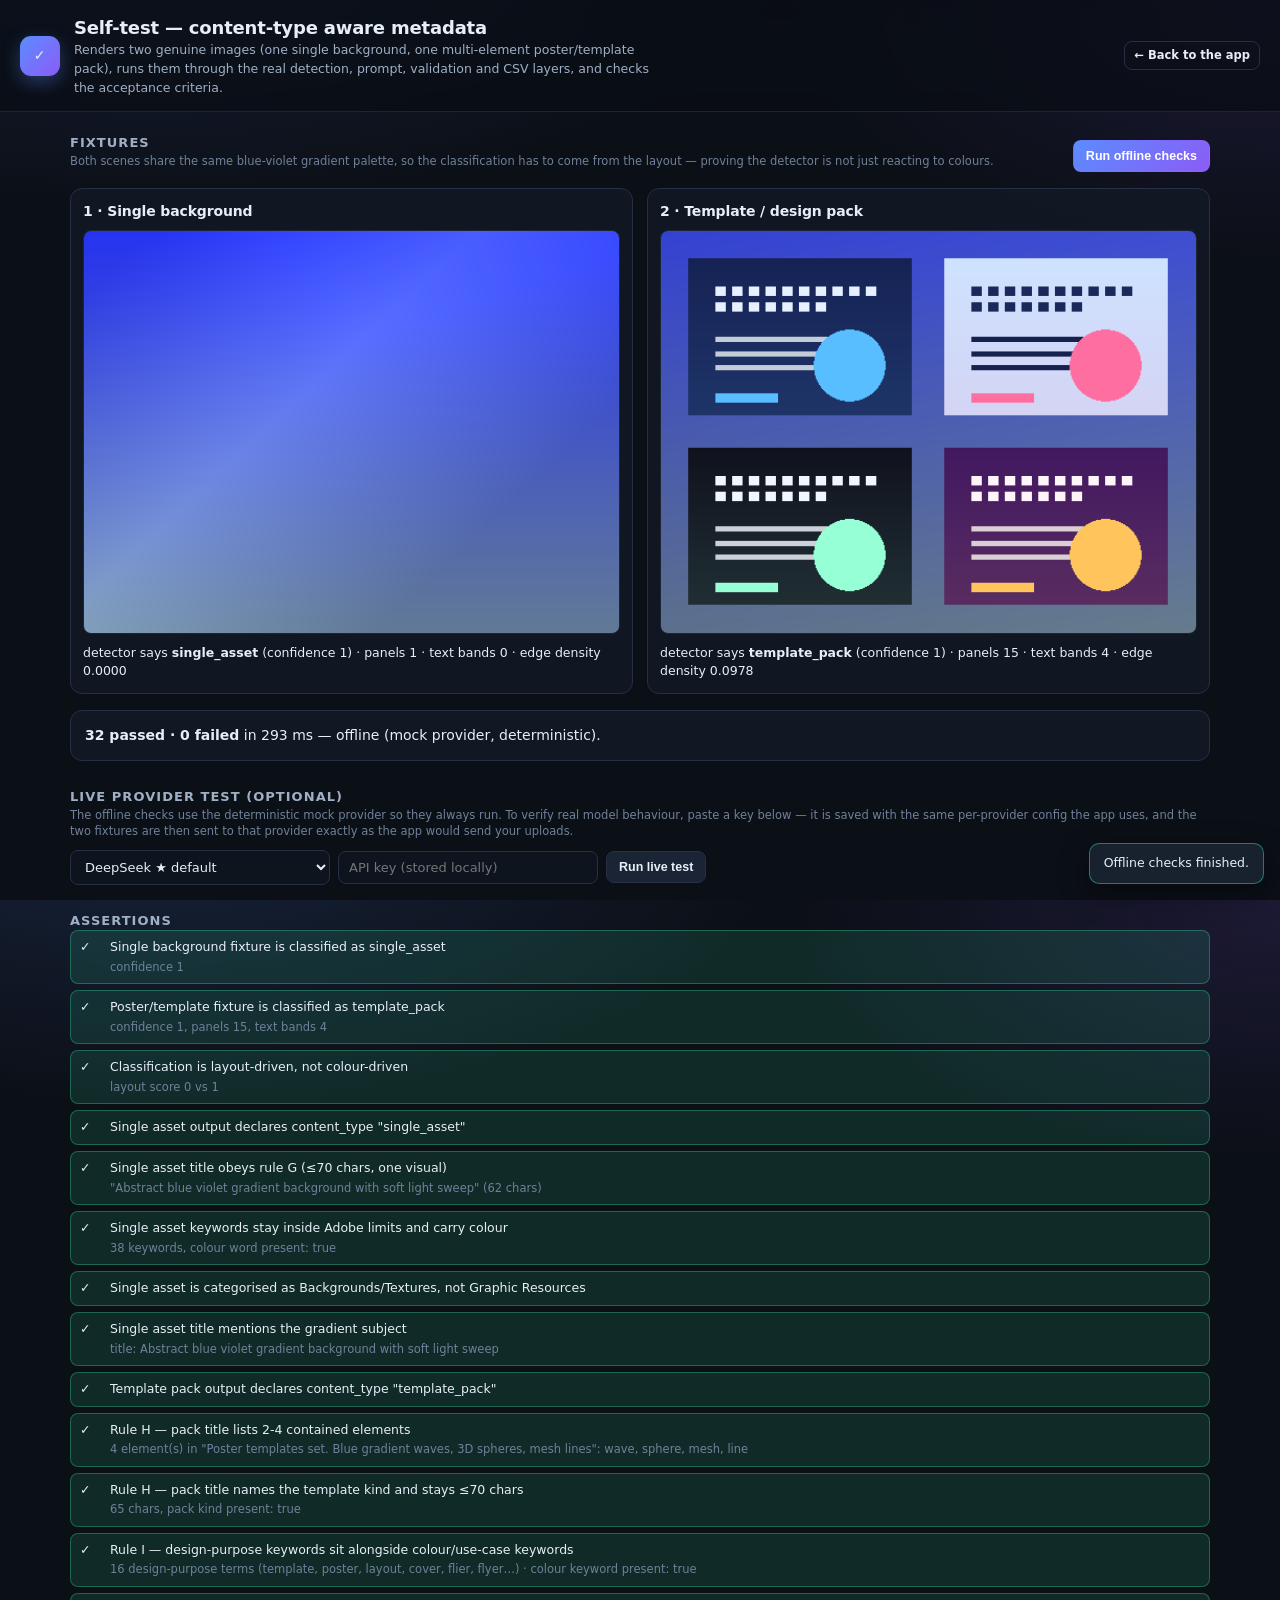
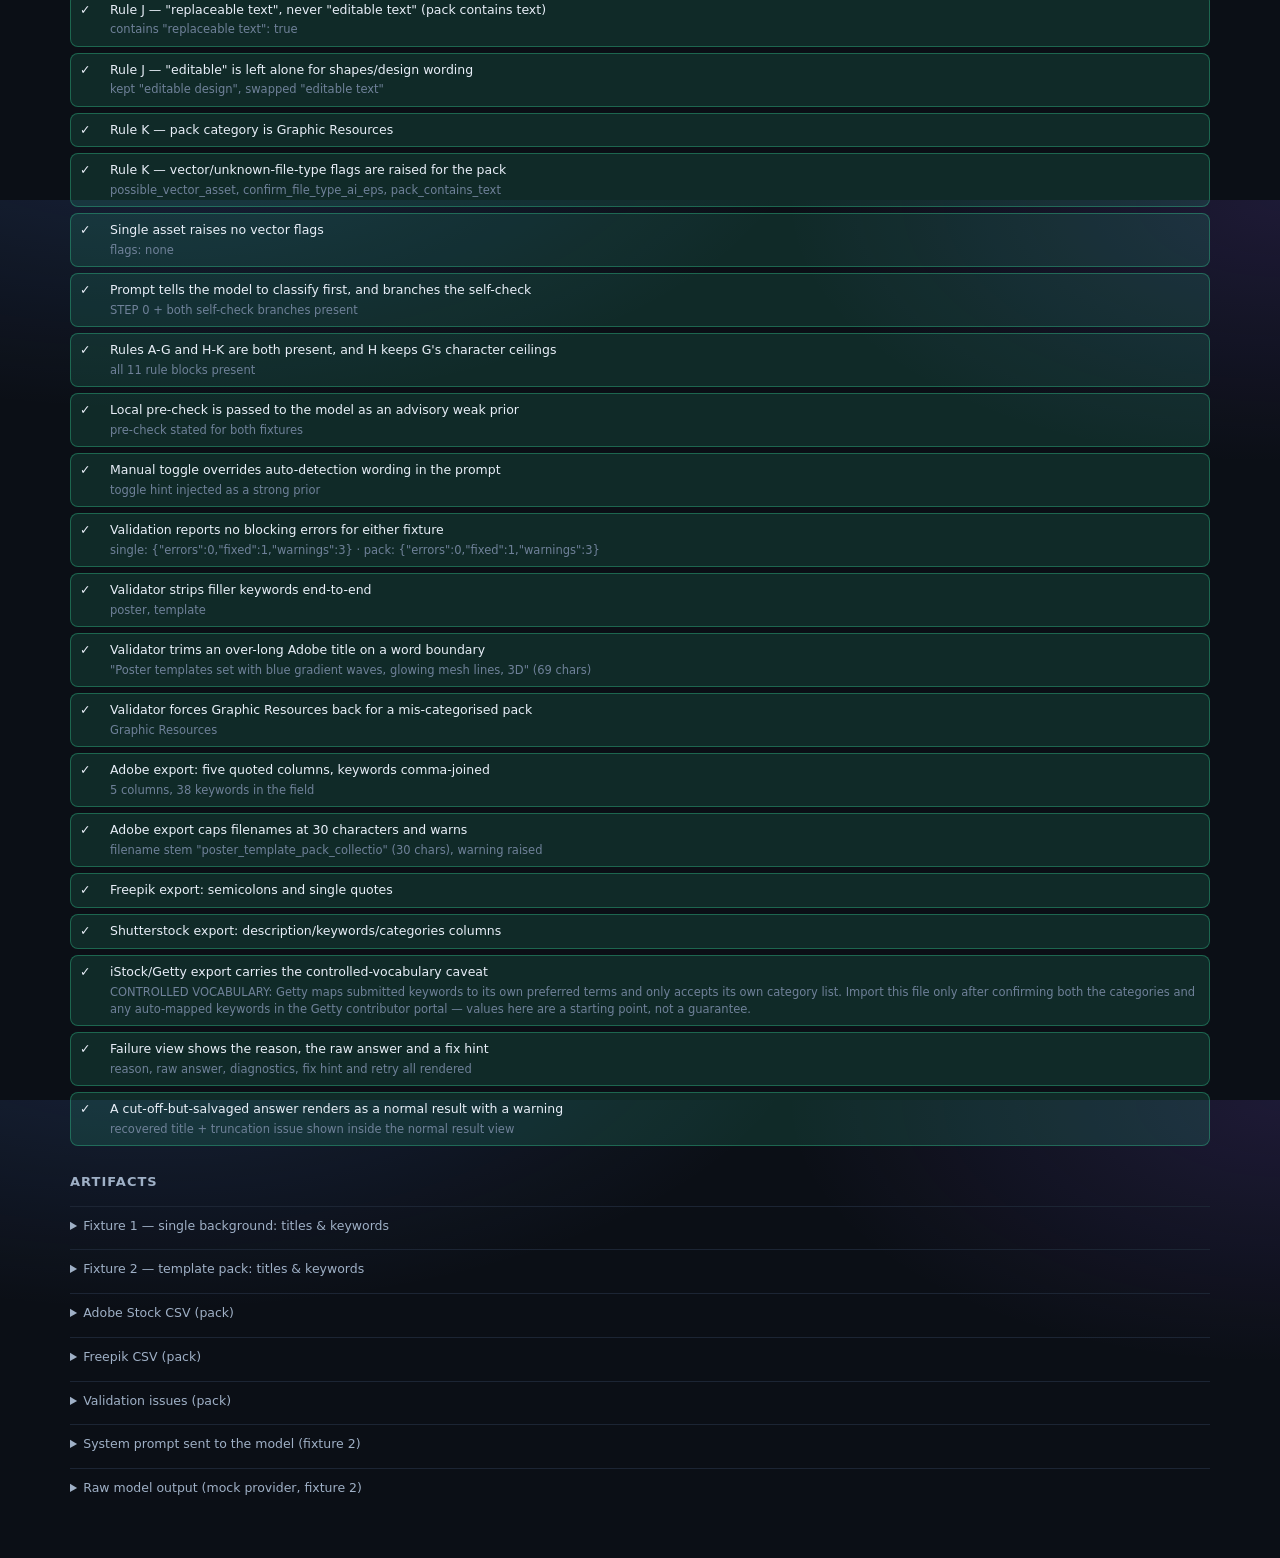
==== commit b411e566: "Fix generation failures: raise token default, salvage truncated JSON, auto-retry, surface failure di" ====
--- a/tests/browser-test.html
+++ b/tests/browser-test.html
@@ -451,6 +451,63 @@
           };
         });
 
+        /* 6 — failure diagnostics (the "generation failed" path) */
+        function probeHost() {
+          var existing = document.getElementById('__probe');
+          if (existing) return existing;
+          var d = document.createElement('div');
+          d.id = '__probe';
+          d.style.display = 'none';
+          d.innerHTML = '<div id="resultsEmpty"></div><div id="resultsBody"></div>';
+          document.body.appendChild(d);
+          return d;
+        }
+
+        check('Failure view shows the reason, the raw answer and a fix hint', function () {
+          probeHost();
+          var raw = 'Sure! I could not analyse this image.';
+          var failing = {
+            id: 'probe-1', name: 'dotland-bangladesh-dot.svg', status: 'error', hint: 'auto',
+            thumbUrl: canvasSingle.toDataURL('image/png'),
+            precheck: { contentType: 'single_asset', confidence: 0.57, evidence: ['globally periodic surface'] },
+            meta: {
+              providerId: 'deepseek', model: 'deepseek-flash', attempts: 2, retried: true,
+              latencyMs: 8562, finishReason: 'length', truncated: true,
+              usage: { inputTokens: 3935, outputTokens: 4096 }, rawText: raw, exports: null
+            },
+            result: MSMG.validate.validateAndFix(raw, { contentTypeHint: 'single_asset' })
+          };
+          MSMG.ui.renderResults(null, { item: failing, exports: null, systemPrompt: 'SYSTEM PROMPT TEXT', rawText: raw });
+          var html = document.getElementById('resultsBody').innerHTML;
+          var needed = ['Why it failed', 'json_parse_failed', 'Raw model answer', 'Copy diagnostics',
+            'Max tokens', 'deepseek-flash', 'length', 'Retry'];
+          var missing = needed.filter(function (c) { return html.indexOf(c) === -1; });
+          return {
+            ok: !missing.length,
+            detail: missing.length ? 'missing: ' + missing.join(', ') :
+              'reason, raw answer, diagnostics, fix hint and retry all rendered'
+          };
+        });
+
+        check('A cut-off-but-salvaged answer renders as a normal result with a warning', function () {
+          probeHost();
+          var truncatedRaw = '{"content_type":"single_asset","description":"Dot pattern.","platforms":{' +
+            '"adobe_stock":{"title":"Black polka dot pattern","keywords":["polka dots","dots","pattern",';
+          var res = MSMG.validate.validateAndFix(truncatedRaw, { contentTypeHint: 'single_asset' });
+          var item = {
+            id: 'probe-2', name: 'dotland-bangladesh-dot.svg', status: 'issues', hint: 'auto',
+            precheck: { contentType: 'single_asset', confidence: 0.57, evidence: [] },
+            meta: { providerId: 'deepseek', model: 'deepseek-flash', attempts: 1, retried: false, latencyMs: 3000, finishReason: 'length', truncated: true, usage: { inputTokens: 3900, outputTokens: 4096 }, rawText: truncatedRaw, exports: { adobe_stock: MSMG.exports.buildCsv('adobe_stock', res.data.platforms.adobe_stock, { filename: 'x.png' }) } },
+            result: res
+          };
+          MSMG.ui.renderResults(null, { item: item, exports: item.meta.exports, systemPrompt: 'S', rawText: truncatedRaw });
+          var html = document.getElementById('resultsBody').innerHTML;
+          var okFlag = html.indexOf('json_repaired_from_truncation') !== -1 &&
+            html.indexOf('Black polka dot pattern') !== -1 &&
+            html.indexOf('Adobe Stock') !== -1; // normal result view, not the failure view
+          return { ok: okFlag, detail: 'recovered title + truncation issue shown inside the normal result view' };
+        });
+
         /* artifacts for inspection */
         artifact('Fixture 1 — single background: titles & keywords',
           'content_type: ' + sData.content_type + '\n' +
--- a/styles.css
+++ b/styles.css
@@ -251,9 +251,17 @@
 
 .status { font-size: 10.5px; padding: 2px 7px; border-radius: 999px; border: 1px solid var(--line); color: var(--text-dim); }
 .status-done { color: #a7f3d0; border-color: rgba(52, 211, 153, .45); background: var(--ok-soft); }
+.status-issues { color: #fde68a; border-color: rgba(251, 191, 36, .5); background: var(--warn-soft); }
 .status-generating, .status-analyzing { color: #c7d6ff; border-color: rgba(91, 140, 255, .45); background: var(--accent-soft); }
 .status-error { color: #fecaca; border-color: rgba(248, 113, 113, .45); background: var(--bad-soft); }
 .status-cancelled { color: #fde68a; border-color: rgba(251, 191, 36, .4); background: var(--warn-soft); }
+
+.callout {
+  margin: 12px 0; padding: 12px 14px; border-radius: 10px;
+  border: 1px solid var(--line); background: rgba(19, 27, 39, .72); font-size: 12.5px; line-height: 1.6;
+}
+.callout-warn { border-color: rgba(251, 191, 36, .45); background: linear-gradient(180deg, rgba(251, 191, 36, .1), rgba(251, 191, 36, .03)); }
+.callout code { background: #0d141e; border: 1px solid var(--line); border-radius: 5px; padding: 1px 5px; font-size: 11.5px; }
 
 .mini-badge, .mini-stat {
   font-size: 10.5px; padding: 2px 7px; border-radius: 999px;
@@ -290,6 +298,7 @@
 .badge-value { color: var(--text); font-weight: 600; }
 .badge-pack { border-color: rgba(244, 114, 182, .45); background: var(--pack-soft); }
 .badge-single { border-color: rgba(91, 140, 255, .4); background: var(--accent-soft); }
+.badge-error { border-color: rgba(248, 113, 113, .5); background: var(--bad-soft); }
 
 .result-grid { display: grid; grid-template-columns: minmax(240px, 1fr) minmax(300px, 1.7fr); gap: 12px; margin-top: 14px; }
 
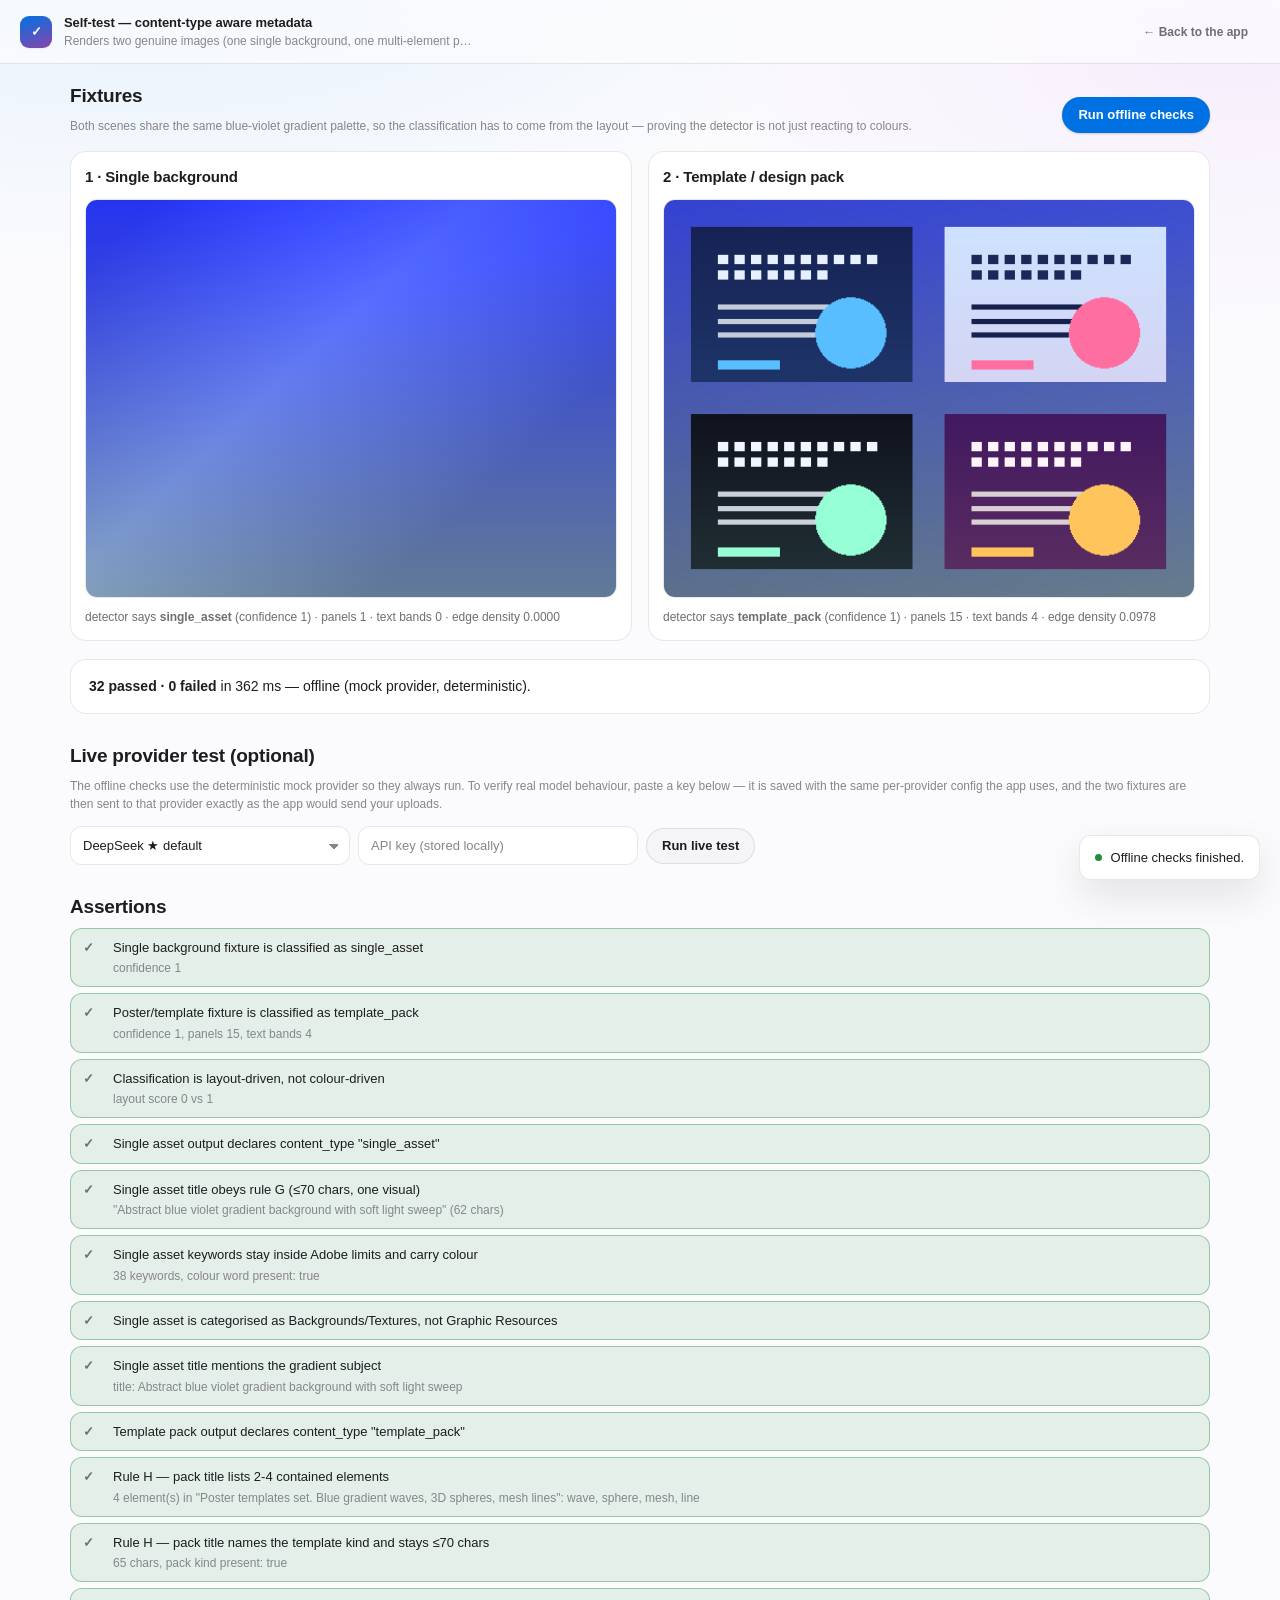
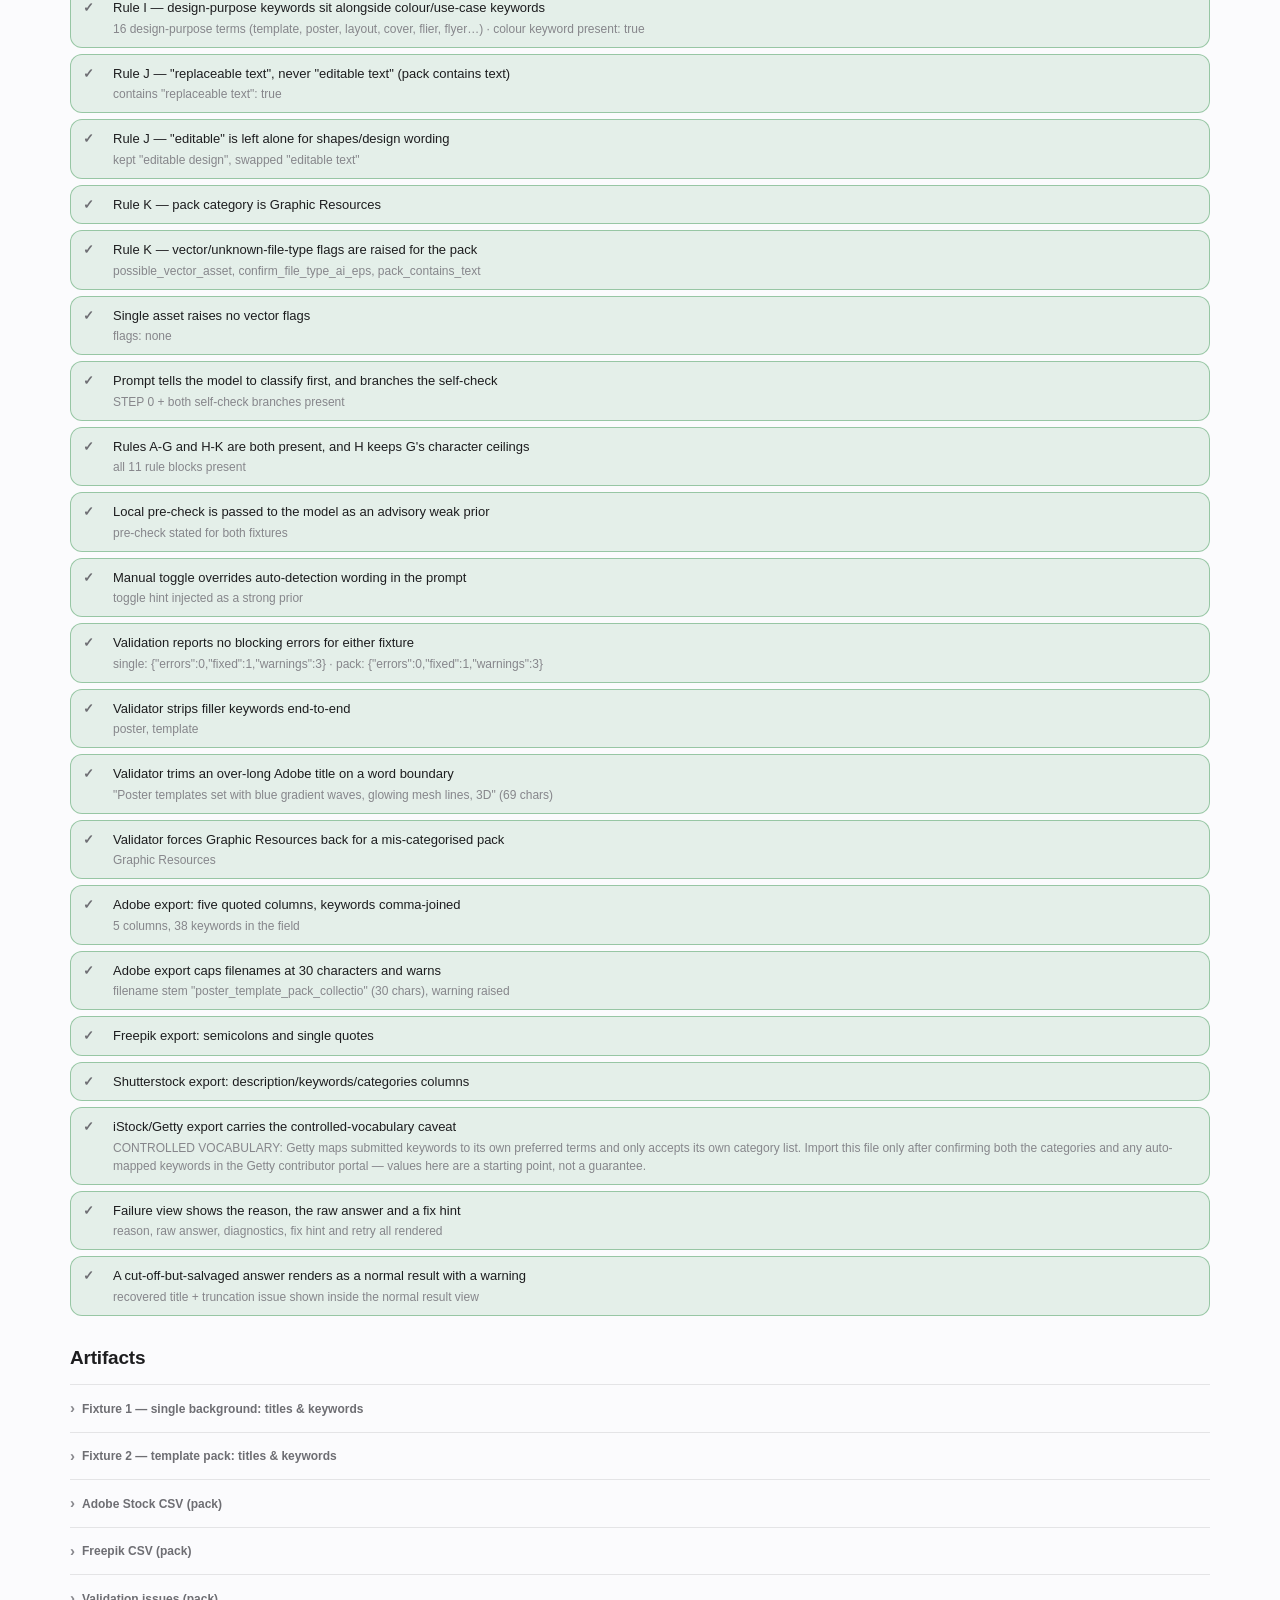
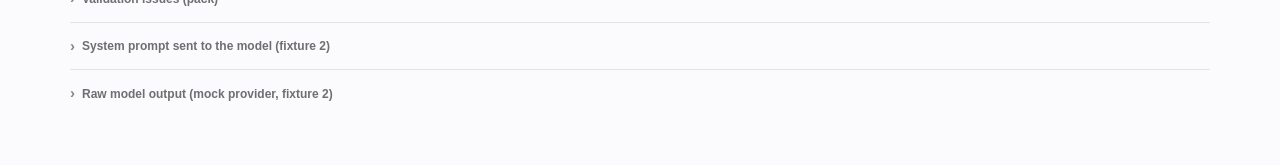
==== commit b28e34f8: "Redesign UI: design system, setup rail, filmstrip library, tabbed results Rebuilds the interface aro" ====
--- a/tests/browser-test.html
+++ b/tests/browser-test.html
@@ -9,39 +9,52 @@
   <style>
     .test-wrap { max-width: 1180px; margin: 0 auto; padding: 18px 20px 60px; }
     .test-head { display: flex; flex-wrap: wrap; gap: 14px; align-items: center; justify-content: space-between; }
-    .test-grid { display: grid; grid-template-columns: 1fr 1fr; gap: 14px; margin-top: 16px; }
-    .fixture { border: 1px solid var(--line); border-radius: 12px; padding: 12px; background: rgba(19, 27, 39, .72); }
-    .fixture img { width: 100%; border-radius: 8px; display: block; border: 1px solid var(--line-soft); }
-    .fixture h3 { margin-bottom: 8px; }
-    .verdict { margin-top: 10px; font-size: 12.5px; }
-    .assert { display: grid; grid-template-columns: 22px 1fr; gap: 8px; padding: 7px 9px; border-radius: 8px; margin-bottom: 6px; font-size: 12.5px; border: 1px solid var(--line-soft); background: #131c29; }
-    .assert-pass { border-color: rgba(52, 211, 153, .35); background: var(--ok-soft); }
-    .assert-fail { border-color: rgba(248, 113, 113, .45); background: var(--bad-soft); }
-    .assert-skip { border-color: rgba(251, 191, 36, .35); background: var(--warn-soft); }
+    .test-grid { display: grid; grid-template-columns: 1fr 1fr; gap: 16px; margin-top: 16px; }
+    .fixture { border: 1px solid var(--hairline); border-radius: var(--r-lg); padding: 14px; background: var(--surface); }
+    .fixture img { width: 100%; border-radius: var(--r-md); display: block; border: 1px solid var(--hairline); }
+    .fixture h3 { margin-bottom: 10px; font-size: var(--fs-heading); }
+    .verdict { margin-top: 10px; font-size: var(--fs-xs); color: var(--text-2); line-height: 1.5; }
+    .assert {
+      display: grid; grid-template-columns: 22px 1fr; gap: 8px; padding: 9px 12px; border-radius: var(--r-md);
+      margin-bottom: 6px; font-size: var(--fs-sm); border: 1px solid var(--hairline);
+      background: var(--surface); color: var(--text-2);
+    }
+    .assert-pass { border-color: color-mix(in srgb, var(--ok) 40%, transparent); background: var(--ok-soft); }
+    .assert-fail { border-color: color-mix(in srgb, var(--bad) 45%, transparent); background: var(--bad-soft); }
+    .assert-skip { border-color: color-mix(in srgb, var(--warn) 40%, transparent); background: var(--warn-soft); }
     .assert-mark { font-weight: 700; }
-    .assert-detail { color: var(--text-faint); font-size: 11.5px; margin-top: 2px; word-break: break-word; }
-    .summary { margin: 16px 0; padding: 14px; border-radius: 12px; border: 1px solid var(--line); background: rgba(19, 27, 39, .8); font-size: 14px; }
-    .section-title { margin-top: 26px; }
-    .live-controls { display: flex; flex-wrap: wrap; gap: 8px; align-items: center; margin-top: 10px; }
-    .live-controls input, .live-controls select { max-width: 260px; }
-    pre.artifact { max-height: 260px; overflow: auto; white-space: pre-wrap; background: #0d141e; border: 1px solid var(--line); border-radius: 8px; padding: 10px; }
+    .assert-name { color: var(--text); }
+    .assert-detail { color: var(--text-3); font-size: var(--fs-xs); margin-top: 2px; word-break: break-word; }
+    .summary {
+      margin: 18px 0; padding: 16px 18px; border-radius: var(--r-lg); border: 1px solid var(--hairline);
+      background: var(--surface); font-size: var(--fs-body);
+    }
+    .section-title { margin: 28px 0 6px; font-size: var(--fs-title); }
+    .live-controls { display: flex; flex-wrap: wrap; gap: 8px; align-items: center; margin-top: 12px; }
+    .live-controls input, .live-controls select { max-width: 280px; }
+    pre.artifact {
+      max-height: 280px; overflow: auto; white-space: pre-wrap;
+      background: var(--surface-2); border: 1px solid var(--hairline);
+      border-radius: var(--r-md); padding: 14px;
+      font-family: var(--font-mono); font-size: 11.5px; line-height: 1.6; color: var(--text-2);
+    }
     @media (max-width: 900px) { .test-grid { grid-template-columns: 1fr; } }
   </style>
 </head>
 
 <body>
-  <header class="app-header">
+  <header class="topbar">
     <div class="brand">
       <div class="logo" aria-hidden="true">✓</div>
       <div class="brand-text">
         <h1>Self-test — content-type aware metadata</h1>
-        <p class="tagline">
+        <p>
           Renders two genuine images (one single background, one multi-element poster/template pack), runs them
           through the real detection, prompt, validation and CSV layers, and checks the acceptance criteria.
         </p>
       </div>
     </div>
-    <div class="header-actions">
+    <div class="topbar-actions">
       <a class="btn btn-ghost btn-sm" href="../index.html">← Back to the app</a>
     </div>
   </header>
--- a/styles.css
+++ b/styles.css
@@ -1,407 +1,1012 @@
+/*!
+ * Microstock Metadata Generator — design system.
+ *
+ * Principles
+ *  - Apple-style restraint: one accent colour, generous whitespace, hairline borders,
+ *    hierarchy carried by type weight/size rather than boxes and borders.
+ *  - Light and dark themes from the same token set; follows the OS by default.
+ *  - Everything interactive has hover, focus-visible, active and disabled states.
+ *  - Motion is short (120-220ms) and fully disabled under prefers-reduced-motion.
+ */
+
 /* ------------------------------------------------------------------ *
- * Microstock Metadata Generator — UI theme
+ * Tokens
  * ------------------------------------------------------------------ */
 :root {
-  --bg: #0b0f16;
-  --bg-soft: #111827;
-  --panel: #141b26;
-  --panel-2: #182231;
-  --line: #253044;
-  --line-soft: #1c2534;
-  --text: #e8eef8;
-  --text-dim: #9fb0c6;
-  --text-faint: #6f8199;
-  --accent: #5b8cff;
-  --accent-2: #8b5cf6;
-  --accent-soft: rgba(91, 140, 255, .14);
-  --ok: #34d399;
-  --ok-soft: rgba(52, 211, 153, .14);
-  --warn: #fbbf24;
-  --warn-soft: rgba(251, 191, 36, .14);
-  --bad: #f87171;
-  --bad-soft: rgba(248, 113, 113, .14);
-  --pack: #f472b6;
-  --pack-soft: rgba(244, 114, 182, .16);
-  --radius: 12px;
-  --radius-sm: 8px;
-  --shadow: 0 10px 30px rgba(0, 0, 0, .35);
-  --mono: ui-monospace, SFMono-Regular, "SF Mono", Menlo, Consolas, monospace;
-}
-
+  --font-sans: -apple-system, BlinkMacSystemFont, "SF Pro Text", "SF Pro Display", "Segoe UI",
+    Inter, Roboto, "Helvetica Neue", Arial, sans-serif;
+  --font-mono: ui-monospace, SFMono-Regular, "SF Mono", Menlo, Consolas, "Liberation Mono", monospace;
+
+  --fs-display: clamp(1.6rem, 1.2rem + 1.1vw, 2.15rem);
+  --fs-title: 1.1875rem;
+  --fs-heading: 0.9375rem;
+  --fs-body: 0.875rem;
+  --fs-sm: 0.8125rem;
+  --fs-xs: 0.75rem;
+  --fs-label: 0.6875rem;
+
+  --sp-1: 4px;  --sp-2: 8px;  --sp-3: 12px; --sp-4: 16px;
+  --sp-5: 20px; --sp-6: 24px; --sp-7: 32px; --sp-8: 44px;
+
+  --r-sm: 8px; --r-md: 12px; --r-lg: 16px; --r-xl: 22px; --r-pill: 999px;
+
+  --ease: cubic-bezier(.32, .72, 0, 1);
+  --dur: 180ms;
+
+  --rail-w: 360px;
+  --strip-h: 132px;
+  --topbar-h: 64px;
+}
+
+/* Dark (default) */
+:root, :root[data-theme="dark"] {
+  color-scheme: dark;
+  --bg: #08080a;
+  --bg-glow-1: rgba(41, 151, 255, .16);
+  --bg-glow-2: rgba(191, 90, 242, .12);
+  --surface: rgba(255, 255, 255, .035);
+  --surface-2: rgba(255, 255, 255, .06);
+  --surface-solid: #131316;
+  --hairline: rgba(255, 255, 255, .09);
+  --hairline-strong: rgba(255, 255, 255, .16);
+  --text: #f5f5f7;
+  --text-2: #a1a1a6;
+  --text-3: #6e6e73;
+  --accent: #2997ff;
+  --accent-hover: #4aa8ff;
+  --accent-ink: #ffffff;
+  --accent-soft: rgba(41, 151, 255, .14);
+  --ok: #30d158;   --ok-soft: rgba(48, 209, 88, .12);
+  --warn: #ffd60a; --warn-soft: rgba(255, 214, 10, .12);
+  --bad: #ff453a;  --bad-soft: rgba(255, 69, 58, .12);
+  --pack: #bf5af2; --pack-soft: rgba(191, 90, 242, .14);
+  --shadow-sm: 0 1px 2px rgba(0, 0, 0, .5);
+  --shadow-md: 0 12px 32px rgba(0, 0, 0, .45);
+  --field: rgba(255, 255, 255, .05);
+  --field-hover: rgba(255, 255, 255, .08);
+  --scrim: rgba(8, 8, 10, .72);
+}
+
+/* Light */
+@media (prefers-color-scheme: light) {
+  :root:not([data-theme="dark"]) {
+    color-scheme: light;
+    --bg: #fbfbfd;
+    --bg-glow-1: rgba(41, 151, 255, .12);
+    --bg-glow-2: rgba(191, 90, 242, .08);
+    --surface: #ffffff;
+    --surface-2: #f5f5f7;
+    --surface-solid: #ffffff;
+    --hairline: rgba(0, 0, 0, .09);
+    --hairline-strong: rgba(0, 0, 0, .18);
+    --text: #1d1d1f;
+    --text-2: #6e6e73;
+    --text-3: #86868b;
+    --accent: #0071e3;
+    --accent-hover: #0077ed;
+    --accent-ink: #ffffff;
+    --accent-soft: rgba(0, 113, 227, .1);
+    --ok: #248a3d;   --ok-soft: rgba(36, 138, 61, .1);
+    --warn: #a05a00; --warn-soft: rgba(200, 120, 0, .12);
+    --bad: #d70015;  --bad-soft: rgba(215, 0, 21, .09);
+    --pack: #8944ab; --pack-soft: rgba(137, 68, 171, .1);
+    --shadow-sm: 0 1px 2px rgba(0, 0, 0, .06);
+    --shadow-md: 0 16px 40px rgba(0, 0, 0, .1);
+    --field: #ffffff;
+    --field-hover: #ffffff;
+    --scrim: rgba(251, 251, 253, .78);
+  }
+}
+
+:root[data-theme="light"] {
+  color-scheme: light;
+  --bg: #fbfbfd;
+  --bg-glow-1: rgba(41, 151, 255, .12);
+  --bg-glow-2: rgba(191, 90, 242, .08);
+  --surface: #ffffff;
+  --surface-2: #f5f5f7;
+  --surface-solid: #ffffff;
+  --hairline: rgba(0, 0, 0, .09);
+  --hairline-strong: rgba(0, 0, 0, .18);
+  --text: #1d1d1f;
+  --text-2: #6e6e73;
+  --text-3: #86868b;
+  --accent: #0071e3;
+  --accent-hover: #0077ed;
+  --accent-ink: #ffffff;
+  --accent-soft: rgba(0, 113, 227, .1);
+  --ok: #248a3d;   --ok-soft: rgba(36, 138, 61, .1);
+  --warn: #a05a00; --warn-soft: rgba(200, 120, 0, .12);
+  --bad: #d70015;  --bad-soft: rgba(215, 0, 21, .09);
+  --pack: #8944ab; --pack-soft: rgba(137, 68, 171, .1);
+  --shadow-sm: 0 1px 2px rgba(0, 0, 0, .06);
+  --shadow-md: 0 16px 40px rgba(0, 0, 0, .1);
+  --field: #ffffff;
+  --field-hover: #ffffff;
+  --scrim: rgba(251, 251, 253, .78);
+}
+
+/* ------------------------------------------------------------------ *
+ * Base
+ * ------------------------------------------------------------------ */
 * { box-sizing: border-box; }
+
+/* The hidden attribute must always win over component display rules. */
+[hidden] { display: none !important; }
 
 html, body { height: 100%; }
 
 body {
   margin: 0;
+  font-family: var(--font-sans);
+  font-size: var(--fs-body);
+  line-height: 1.5;
+  color: var(--text);
   background:
-    radial-gradient(1100px 500px at 12% -10%, rgba(91, 140, 255, .16), transparent 60%),
-    radial-gradient(900px 480px at 100% 0%, rgba(139, 92, 246, .14), transparent 55%),
+    radial-gradient(1200px 620px at 12% -12%, var(--bg-glow-1), transparent 62%),
+    radial-gradient(1000px 560px at 96% 4%, var(--bg-glow-2), transparent 58%),
     var(--bg);
+  background-attachment: fixed;
+  -webkit-font-smoothing: antialiased;
+  text-rendering: optimizeLegibility;
+}
+
+h1, h2, h3, h4 { margin: 0; font-weight: 600; letter-spacing: -0.01em; }
+p { margin: 0; }
+a { color: var(--accent); text-decoration: none; }
+a:hover { text-decoration: underline; }
+img { display: block; max-width: 100%; }
+
+::selection { background: var(--accent-soft); }
+
+:focus-visible {
+  outline: 2px solid var(--accent);
+  outline-offset: 2px;
+  border-radius: 4px;
+}
+
+.muted { color: var(--text-2); }
+.faint { color: var(--text-3); }
+
+/* Scrollbars */
+* { scrollbar-width: thin; scrollbar-color: var(--hairline-strong) transparent; }
+*::-webkit-scrollbar { width: 10px; height: 10px; }
+*::-webkit-scrollbar-track { background: transparent; }
+*::-webkit-scrollbar-thumb {
+  background: var(--hairline-strong);
+  border-radius: 999px;
+  border: 3px solid transparent;
+  background-clip: content-box;
+}
+*::-webkit-scrollbar-thumb:hover { background: var(--text-3); background-clip: content-box; }
+
+/* ------------------------------------------------------------------ *
+ * Top bar
+ * ------------------------------------------------------------------ */
+.topbar {
+  position: sticky;
+  top: 0;
+  z-index: 30;
+  height: var(--topbar-h);
+  display: flex;
+  align-items: center;
+  gap: var(--sp-4);
+  padding: 0 var(--sp-5);
+  border-bottom: 1px solid var(--hairline);
+  background: var(--scrim);
+  backdrop-filter: saturate(180%) blur(20px);
+  -webkit-backdrop-filter: saturate(180%) blur(20px);
+}
+
+.brand { display: flex; align-items: center; gap: var(--sp-3); min-width: 0; }
+
+.logo {
+  width: 32px; height: 32px;
+  flex: 0 0 auto;
+  display: grid; place-items: center;
+  border-radius: 9px;
+  background: linear-gradient(160deg, var(--accent), var(--pack));
+  color: #fff; font-weight: 700; font-size: 13px; letter-spacing: -0.02em;
+  box-shadow: var(--shadow-sm);
+}
+
+.brand-text { min-width: 0; }
+.brand-text h1 { font-size: var(--fs-sm); font-weight: 600; letter-spacing: -0.005em; }
+.brand-text p {
+  font-size: var(--fs-xs);
+  color: var(--text-3);
+  white-space: nowrap; overflow: hidden; text-overflow: ellipsis;
+  max-width: 62ch;
+}
+
+.topbar-actions { margin-left: auto; display: flex; align-items: center; gap: var(--sp-2); }
+
+.status-dot {
+  display: inline-flex; align-items: center; gap: 7px;
+  height: 30px; padding: 0 12px;
+  border: 1px solid var(--hairline);
+  border-radius: var(--r-pill);
+  font-size: var(--fs-xs);
+  color: var(--text-2);
+  background: var(--surface);
+}
+.status-dot i {
+  width: 7px; height: 7px; border-radius: 50%;
+  background: var(--text-3);
+  box-shadow: 0 0 0 3px transparent;
+}
+.status-dot[data-state="ok"] i { background: var(--ok); box-shadow: 0 0 0 3px var(--ok-soft); }
+.status-dot[data-state="busy"] i { background: var(--accent); animation: pulse 1.4s var(--ease) infinite; }
+.status-dot[data-state="bad"] i { background: var(--bad); box-shadow: 0 0 0 3px var(--bad-soft); }
+
+@keyframes pulse {
+  0%, 100% { opacity: 1; transform: scale(1); }
+  50% { opacity: .45; transform: scale(.8); }
+}
+
+/* ------------------------------------------------------------------ *
+ * Shell
+ * ------------------------------------------------------------------ */
+.shell {
+  display: grid;
+  grid-template-columns: var(--rail-w) minmax(0, 1fr);
+  gap: var(--sp-6);
+  align-items: start;
+  padding: var(--sp-6) var(--sp-5) var(--sp-8);
+  max-width: 1760px;
+  margin: 0 auto;
+}
+
+.rail {
+  position: sticky;
+  top: calc(var(--topbar-h) + var(--sp-5));
+  display: flex;
+  flex-direction: column;
+  gap: var(--sp-4);
+  max-height: calc(100vh - var(--topbar-h) - var(--sp-7));
+  overflow-y: auto;
+  padding-right: 2px;
+}
+
+.workspace { display: flex; flex-direction: column; gap: var(--sp-4); min-width: 0; }
+
+/* ------------------------------------------------------------------ *
+ * Cards
+ * ------------------------------------------------------------------ */
+.card {
+  border: 1px solid var(--hairline);
+  border-radius: var(--r-lg);
+  background: var(--surface);
+  box-shadow: var(--shadow-sm);
+  backdrop-filter: blur(14px);
+  -webkit-backdrop-filter: blur(14px);
+}
+
+.card-pad { padding: var(--sp-5); }
+.card-head {
+  display: flex; align-items: center; gap: var(--sp-3);
+  padding: var(--sp-4) var(--sp-5);
+  border-bottom: 1px solid var(--hairline);
+}
+.card-head h2, .card-head h3 { font-size: var(--fs-heading); }
+.card-head .spacer { margin-left: auto; }
+.card-body { padding: var(--sp-5); }
+
+.step {
+  display: flex; align-items: center; gap: 10px;
+  font-size: var(--fs-label);
+  letter-spacing: .09em;
+  text-transform: uppercase;
+  color: var(--text-3);
+  font-weight: 600;
+}
+.step b {
+  width: 20px; height: 20px;
+  display: grid; place-items: center;
+  border-radius: 50%;
+  border: 1px solid var(--hairline-strong);
+  color: var(--text-2);
+  font-size: 10.5px;
+  font-weight: 700;
+}
+
+/* ------------------------------------------------------------------ *
+ * Controls
+ * ------------------------------------------------------------------ */
+.btn {
+  appearance: none;
+  display: inline-flex; align-items: center; justify-content: center; gap: 7px;
+  height: 36px;
+  padding: 0 15px;
+  border-radius: var(--r-pill);
+  border: 1px solid var(--hairline);
+  background: var(--surface-2);
   color: var(--text);
-  font: 14px/1.5 "Segoe UI", Inter, system-ui, -apple-system, sans-serif;
-  -webkit-font-smoothing: antialiased;
-}
-
-h1, h2, h3 { margin: 0; font-weight: 650; letter-spacing: -.01em; }
-h1 { font-size: 18px; }
-h2 { font-size: 13px; text-transform: uppercase; letter-spacing: .08em; color: var(--text-dim); }
-h3 { font-size: 14px; }
-p { margin: 0; }
-
-code, pre { font-family: var(--mono); font-size: 12px; }
-
-/* -------------------------------- header -------------------------------- */
-.app-header {
-  display: flex; align-items: center; justify-content: space-between; gap: 20px;
-  padding: 14px 20px;
-  border-bottom: 1px solid var(--line-soft);
-  background: rgba(9, 13, 20, .72);
-  backdrop-filter: blur(10px);
-  position: sticky; top: 0; z-index: 20;
-}
-
-.brand { display: flex; align-items: center; gap: 14px; }
-
-.logo {
-  width: 40px; height: 40px; border-radius: 11px;
+  font: inherit;
+  font-size: var(--fs-sm);
+  font-weight: 550;
+  cursor: pointer;
+  white-space: nowrap;
+  transition: background var(--dur) var(--ease), border-color var(--dur) var(--ease),
+    transform var(--dur) var(--ease), color var(--dur) var(--ease), opacity var(--dur) var(--ease);
+}
+.btn:hover:not(:disabled) { background: var(--field-hover); border-color: var(--hairline-strong); }
+.btn:active:not(:disabled) { transform: scale(.97); }
+.btn:disabled { opacity: .42; cursor: not-allowed; }
+
+.btn-primary {
+  background: var(--accent);
+  border-color: transparent;
+  color: var(--accent-ink);
+  box-shadow: 0 1px 2px rgba(0, 0, 0, .18);
+}
+.btn-primary:hover:not(:disabled) { background: var(--accent-hover); border-color: transparent; }
+
+.btn-ghost { background: transparent; border-color: transparent; color: var(--text-2); }
+.btn-ghost:hover:not(:disabled) { background: var(--surface-2); color: var(--text); border-color: transparent; }
+
+.btn-sm { height: 30px; padding: 0 11px; font-size: var(--fs-xs); }
+.btn-lg { height: 44px; padding: 0 20px; font-size: var(--fs-body); font-weight: 600; }
+.btn-block { width: 100%; }
+
+.btn-row { display: flex; flex-wrap: wrap; gap: var(--sp-2); align-items: center; }
+
+.icon-btn {
+  width: 30px; height: 30px;
   display: grid; place-items: center;
-  font-weight: 800; letter-spacing: .04em;
-  background: linear-gradient(135deg, var(--accent), var(--accent-2));
-  box-shadow: 0 6px 18px rgba(91, 140, 255, .35);
-}
-
-.tagline { color: var(--text-dim); font-size: 12.5px; max-width: 74ch; }
-.tagline strong { color: var(--text); font-weight: 600; }
-
-.header-actions { display: flex; align-items: center; gap: 14px; }
-
-/* -------------------------------- layout -------------------------------- */
-.layout {
-  display: grid;
-  grid-template-columns: 336px minmax(280px, 1fr) minmax(420px, 1.6fr);
-  gap: 14px;
-  padding: 14px 16px 20px;
-  align-items: start;
-  min-height: calc(100vh - 70px);
-}
-
-.panel {
-  background: linear-gradient(180deg, rgba(24, 34, 49, .9), rgba(20, 27, 38, .9));
-  border: 1px solid var(--line);
-  border-radius: var(--radius);
-  box-shadow: var(--shadow);
-  padding: 16px;
-}
-
-.panel-input { display: flex; flex-direction: column; gap: 10px; height: calc(100vh - 100px); overflow-y: auto; }
-.panel-queue { display: flex; flex-direction: column; height: calc(100vh - 100px); }
-.panel-results { height: calc(100vh - 100px); overflow-y: auto; padding: 0; }
-
-.panel-head { display: flex; align-items: center; gap: 10px; margin-bottom: 10px; }
-.panel-head h2 { margin-right: auto; }
-
-.step {
-  display: inline-grid; place-items: center;
-  width: 18px; height: 18px; margin-right: 6px;
-  border-radius: 5px; font-size: 11px;
-  background: var(--accent-soft); color: #a9c1ff;
-}
-
-/* -------------------------------- controls -------------------------------- */
-.field { display: flex; flex-direction: column; gap: 5px; }
-.field-row { display: grid; grid-template-columns: 1fr 1fr; gap: 8px; }
-
-label, .field-label { font-size: 11.5px; color: var(--text-dim); text-transform: uppercase; letter-spacing: .05em; }
-
-input[type="text"], input[type="password"], input[type="number"], select, textarea, .title-input, .keywords-input {
+  border-radius: var(--r-sm);
+  border: 1px solid transparent;
+  background: transparent;
+  color: var(--text-3);
+  cursor: pointer;
+  font-size: 13px; line-height: 1;
+  transition: all var(--dur) var(--ease);
+}
+.icon-btn:hover { color: var(--text); background: var(--surface-2); border-color: var(--hairline); }
+
+/* Segmented control */
+.segmented {
+  display: inline-flex;
+  padding: 3px;
+  gap: 2px;
+  border: 1px solid var(--hairline);
+  border-radius: var(--r-pill);
+  background: var(--surface-2);
+}
+.segmented button {
+  appearance: none;
+  border: 0;
+  background: transparent;
+  color: var(--text-2);
+  font: inherit; font-size: var(--fs-xs); font-weight: 550;
+  padding: 7px 14px;
+  border-radius: var(--r-pill);
+  cursor: pointer;
+  transition: all var(--dur) var(--ease);
+  white-space: nowrap;
+}
+.segmented button:hover { color: var(--text); }
+.segmented button.is-active {
+  background: var(--accent);
+  color: var(--accent-ink);
+  box-shadow: var(--shadow-sm);
+}
+.segmented.segmented-block { display: flex; width: 100%; }
+.segmented.segmented-block button { flex: 1 1 0; text-align: center; }
+
+/* Fields */
+.field { display: flex; flex-direction: column; gap: 6px; min-width: 0; }
+.field label, .field-label {
+  font-size: var(--fs-label);
+  letter-spacing: .07em;
+  text-transform: uppercase;
+  color: var(--text-3);
+  font-weight: 600;
+}
+.field-row { display: grid; grid-template-columns: 1fr 1fr; gap: var(--sp-3); }
+
+input[type="text"], input[type="password"], input[type="number"], select, textarea {
   width: 100%;
-  background: #0d141e;
-  border: 1px solid var(--line);
+  min-width: 0;
+  padding: 9px 12px;
+  border-radius: var(--r-md);
+  border: 1px solid var(--hairline);
+  background: var(--field);
   color: var(--text);
-  border-radius: var(--radius-sm);
-  padding: 8px 10px;
-  font-size: 13px;
-  font-family: inherit;
-  transition: border-color .15s, box-shadow .15s;
-}
-
-textarea { resize: vertical; font-family: var(--mono); font-size: 12px; }
-
-input:focus, select:focus, textarea:focus, button:focus-visible, .dropzone:focus-visible, .queue-row:focus-visible {
+  font: inherit;
+  font-size: var(--fs-sm);
+  transition: border-color var(--dur) var(--ease), background var(--dur) var(--ease),
+    box-shadow var(--dur) var(--ease);
+}
+textarea { line-height: 1.55; resize: vertical; }
+input:hover, select:hover, textarea:hover { border-color: var(--hairline-strong); }
+input:focus, select:focus, textarea:focus {
   outline: none;
   border-color: var(--accent);
   box-shadow: 0 0 0 3px var(--accent-soft);
 }
-
-.checkbox { display: flex; align-items: center; gap: 7px; text-transform: none; letter-spacing: 0; font-size: 12.5px; color: var(--text-dim); }
-.checkbox input { width: auto; accent-color: var(--accent); }
-
-.btn {
+input::placeholder, textarea::placeholder { color: var(--text-3); }
+
+select {
   appearance: none;
-  border: 1px solid var(--line);
-  background: #1a2434;
-  color: var(--text);
-  border-radius: var(--radius-sm);
-  padding: 8px 12px;
-  font-size: 12.5px;
+  background-image: linear-gradient(45deg, transparent 50%, var(--text-3) 50%),
+    linear-gradient(135deg, var(--text-3) 50%, transparent 50%);
+  background-position: right 15px top 17px, right 10px top 17px;
+  background-size: 5px 5px, 5px 5px;
+  background-repeat: no-repeat;
+  padding-right: 30px;
+}
+
+.checkbox {
+  display: inline-flex; align-items: center; gap: 9px;
+  font-size: var(--fs-sm); color: var(--text-2);
+  cursor: pointer; user-select: none;
+}
+.checkbox input {
+  appearance: none;
+  width: 17px; height: 17px; margin: 0;
+  border: 1px solid var(--hairline-strong);
+  border-radius: 5px;
+  background: var(--field);
+  cursor: pointer;
+  position: relative;
+  transition: all var(--dur) var(--ease);
+}
+.checkbox input:checked { background: var(--accent); border-color: var(--accent); }
+.checkbox input:checked::after {
+  content: "";
+  position: absolute; inset: 0;
+  background: no-repeat center/11px url("data:image/svg+xml,%3Csvg xmlns='http://www.w3.org/2000/svg' viewBox='0 0 12 12'%3E%3Cpath fill='none' stroke='white' stroke-width='2' stroke-linecap='round' stroke-linejoin='round' d='M2 6.3l2.5 2.5L10 3.4'/%3E%3C/svg%3E");
+}
+
+/* Drop zone */
+.dropzone {
+  display: grid;
+  place-items: center;
+  gap: 6px;
+  padding: var(--sp-6) var(--sp-4);
+  border: 1.5px dashed var(--hairline-strong);
+  border-radius: var(--r-md);
+  background: var(--surface-2);
+  text-align: center;
+  cursor: pointer;
+  transition: all var(--dur) var(--ease);
+}
+.dropzone:hover { border-color: var(--accent); background: var(--accent-soft); }
+.dropzone.is-dragover { border-color: var(--accent); background: var(--accent-soft); transform: scale(1.005); }
+.dropzone .dz-icon {
+  width: 34px; height: 34px; border-radius: 50%;
+  display: grid; place-items: center;
+  border: 1px solid var(--hairline-strong);
+  color: var(--text-2);
+  font-size: 15px;
+}
+.dropzone strong { font-size: var(--fs-sm); font-weight: 600; }
+.dropzone span { font-size: var(--fs-xs); color: var(--text-3); }
+
+.hint { font-size: var(--fs-xs); color: var(--text-3); line-height: 1.55; }
+.hint strong { color: var(--text-2); font-weight: 600; }
+.hint code, code {
+  font-family: var(--font-mono);
+  font-size: .92em;
+  padding: 1px 5px;
+  border-radius: 5px;
+  background: var(--surface-2);
+  border: 1px solid var(--hairline);
+}
+
+/* Disclosure */
+details.disclosure { border-top: 1px solid var(--hairline); padding-top: var(--sp-3); }
+details.disclosure > summary {
+  cursor: pointer;
+  list-style: none;
+  font-size: var(--fs-xs);
+  color: var(--text-2);
+  display: flex; align-items: center; gap: 7px;
+  padding: 4px 0;
+}
+details.disclosure > summary::-webkit-details-marker { display: none; }
+details.disclosure > summary::before {
+  content: "›";
+  display: inline-block;
+  transition: transform var(--dur) var(--ease);
+  color: var(--text-3);
+  font-size: 15px;
+  line-height: 1;
+}
+details.disclosure[open] > summary::before { transform: rotate(90deg); }
+details.disclosure > summary:hover { color: var(--text); }
+.disclosure-body { display: flex; flex-direction: column; gap: var(--sp-3); padding-top: var(--sp-3); }
+
+/* Progress */
+.progress {
+  height: 5px;
+  border-radius: 999px;
+  background: var(--surface-2);
+  overflow: hidden;
+  border: 1px solid var(--hairline);
+}
+.progress-bar {
+  height: 100%;
+  width: 0%;
+  border-radius: 999px;
+  background: linear-gradient(90deg, var(--accent), var(--pack));
+  transition: width 320ms var(--ease);
+}
+
+/* Pills & badges */
+.pill {
+  display: inline-flex; align-items: center; gap: 6px;
+  height: 24px; padding: 0 10px;
+  border: 1px solid var(--hairline);
+  border-radius: var(--r-pill);
+  background: var(--surface-2);
+  color: var(--text-2);
+  font-size: var(--fs-xs);
   font-weight: 550;
+  white-space: nowrap;
+}
+.pill-good { color: var(--ok); border-color: color-mix(in srgb, var(--ok) 40%, transparent); background: var(--ok-soft); }
+.pill-warn { color: var(--warn); border-color: color-mix(in srgb, var(--warn) 40%, transparent); background: var(--warn-soft); }
+.pill-bad { color: var(--bad); border-color: color-mix(in srgb, var(--bad) 40%, transparent); background: var(--bad-soft); }
+
+.badges { display: flex; flex-wrap: wrap; gap: 6px; }
+.badge {
+  display: inline-flex; align-items: center; gap: 6px;
+  padding: 4px 11px 4px 9px;
+  border: 1px solid var(--hairline);
+  border-radius: var(--r-pill);
+  background: var(--surface-2);
+  font-size: var(--fs-xs);
+}
+.badge .badge-label {
+  font-size: 9.5px; letter-spacing: .07em; text-transform: uppercase;
+  color: var(--text-3); font-weight: 700;
+}
+.badge .badge-value { font-weight: 600; color: var(--text); }
+.badge-pack { border-color: color-mix(in srgb, var(--pack) 45%, transparent); background: var(--pack-soft); }
+.badge-single { border-color: color-mix(in srgb, var(--accent) 45%, transparent); background: var(--accent-soft); }
+.badge-error { border-color: color-mix(in srgb, var(--bad) 50%, transparent); background: var(--bad-soft); }
+.badge-ok { border-color: color-mix(in srgb, var(--ok) 45%, transparent); background: var(--ok-soft); }
+
+.status { display: inline-flex; align-items: center; gap: 6px; font-size: var(--fs-xs); font-weight: 600; }
+.status::before { content: ""; width: 7px; height: 7px; border-radius: 50%; background: var(--text-3); }
+.status-queued::before { background: var(--text-3); }
+.status-ready::before { background: var(--text-2); }
+.status-analyzing::before, .status-generating::before { background: var(--accent); animation: pulse 1.4s var(--ease) infinite; }
+.status-done::before { background: var(--ok); }
+.status-issues::before { background: var(--warn); }
+.status-error::before { background: var(--bad); }
+.status-cancelled::before { background: var(--text-3); }
+.status-done { color: var(--ok); }
+.status-issues { color: var(--warn); }
+.status-error { color: var(--bad); }
+.status-generating, .status-analyzing, .status-ready, .status-queued, .status-cancelled { color: var(--text-2); }
+
+/* Chips */
+.chips { display: flex; flex-wrap: wrap; gap: 6px; }
+.chip {
+  display: inline-flex; align-items: center;
+  padding: 5px 10px;
+  border-radius: var(--r-sm);
+  border: 1px solid var(--hairline);
+  background: var(--surface-2);
+  font-size: var(--fs-xs);
+  color: var(--text-2);
+  cursor: default;
+  transition: all var(--dur) var(--ease);
+}
+.chip:hover { color: var(--text); border-color: var(--hairline-strong); }
+.chip-flag { color: var(--pack); border-color: color-mix(in srgb, var(--pack) 40%, transparent); background: var(--pack-soft); cursor: help; }
+
+/* ------------------------------------------------------------------ *
+ * Library (filmstrip)
+ * ------------------------------------------------------------------ */
+.library .card-head { justify-content: space-between; }
+.strip-viewport {
+  position: relative;
+  overflow-x: auto;
+  overflow-y: hidden;
+  height: calc(var(--strip-h) + 12px);
+  padding: var(--sp-4) var(--sp-4) var(--sp-3);
+}
+.strip-viewport > div:first-child { height: 1px; }
+.strip-track { position: absolute; top: var(--sp-4); left: var(--sp-4); height: var(--strip-h); }
+
+.strip-item {
+  position: absolute;
+  top: 0;
+  left: 0;
+  width: 104px;
+  height: var(--strip-h);
+  padding: 8px;
+  display: flex;
+  flex-direction: column;
+  gap: 6px;
+  border: 1px solid var(--hairline);
+  border-radius: var(--r-md);
+  background: var(--surface-2);
   cursor: pointer;
-  transition: transform .08s, background .15s, border-color .15s;
-  text-decoration: none;
-  display: inline-flex; align-items: center; justify-content: center; gap: 6px;
-}
-
-.btn:hover { background: #212e42; border-color: #33425c; }
-.btn:active { transform: translateY(1px); }
-.btn:disabled { opacity: .45; cursor: not-allowed; }
-
-.btn-primary { background: linear-gradient(135deg, var(--accent), var(--accent-2)); border-color: transparent; color: #fff; }
-.btn-primary:hover { filter: brightness(1.08); }
-.btn-ghost { background: transparent; }
-.btn-sm { padding: 5px 9px; font-size: 11.5px; }
-
-.btn-row { display: flex; flex-wrap: wrap; gap: 8px; }
-.btn-row .btn { flex: 1 1 auto; }
-
-.segmented { display: grid; grid-template-columns: 1fr 1fr; gap: 6px; }
-.segmented button {
-  border: 1px solid var(--line); background: #131c29; color: var(--text-dim);
-  border-radius: var(--radius-sm); padding: 8px 6px; font-size: 12px; cursor: pointer;
-  transition: all .15s;
-}
-.segmented button:first-child { grid-column: 1 / -1; }
-.segmented button.is-active {
-  background: var(--accent-soft); border-color: rgba(91, 140, 255, .5); color: #d5e2ff;
-  box-shadow: inset 0 0 0 1px rgba(91, 140, 255, .25);
-}
-
-.advanced { border: 1px solid var(--line-soft); border-radius: var(--radius-sm); padding: 8px 10px; background: rgba(13, 20, 30, .6); }
-.advanced summary { cursor: pointer; font-size: 12.5px; color: var(--text-dim); }
-.advanced[open] summary { margin-bottom: 10px; }
-.advanced > * + * { margin-top: 8px; }
-
-.hint { color: var(--text-faint); font-size: 11.5px; line-height: 1.45; }
-.status { font-size: 12px; color: var(--text-dim); min-height: 16px; }
-.muted { color: var(--text-faint); }
-
-.progress { height: 4px; background: #131c29; border-radius: 999px; overflow: hidden; }
-.progress-bar { height: 100%; width: 0; background: linear-gradient(90deg, var(--accent), var(--accent-2)); transition: width .25s; }
-
-.pill {
-  font-size: 11px; padding: 3px 8px; border-radius: 999px;
-  background: #18222f; border: 1px solid var(--line); color: var(--text-dim);
+  text-align: left;
+  transition: transform var(--dur) var(--ease), border-color var(--dur) var(--ease),
+    background var(--dur) var(--ease), box-shadow var(--dur) var(--ease);
+}
+.strip-item:hover { transform: translateY(-2px); border-color: var(--hairline-strong); box-shadow: var(--shadow-sm); }
+.strip-item.is-selected {
+  border-color: var(--accent);
+  box-shadow: 0 0 0 3px var(--accent-soft);
+  background: var(--surface);
+}
+.strip-thumb {
+  position: relative;
+  flex: 1;
+  min-height: 0;
+  border-radius: var(--r-sm);
+  overflow: hidden;
+  background: var(--surface);
+  display: grid; place-items: center;
+}
+.strip-thumb img { width: 100%; height: 100%; object-fit: cover; }
+.strip-thumb .placeholder { color: var(--text-3); font-size: 16px; }
+.strip-flag {
+  position: absolute; right: 5px; top: 5px;
+  width: 8px; height: 8px; border-radius: 50%;
+  box-shadow: 0 0 0 2px var(--surface);
+  background: var(--text-3);
+}
+.strip-flag.done { background: var(--ok); }
+.strip-flag.issues { background: var(--warn); }
+.strip-flag.error { background: var(--bad); }
+.strip-flag.generating, .strip-flag.analyzing { background: var(--accent); animation: pulse 1.4s var(--ease) infinite; }
+.strip-name {
+  font-size: 10.5px;
+  color: var(--text-2);
+  line-height: 1.3;
+  overflow: hidden;
+  display: -webkit-box;
+  -webkit-line-clamp: 2;
+  -webkit-box-orient: vertical;
+  word-break: break-all;
+}
+.strip-actions {
+  position: absolute;
+  top: 4px;
+  left: 4px;
+  opacity: 0;
+  transition: opacity var(--dur) var(--ease);
+}
+.strip-item:hover .strip-actions,
+.strip-item:focus-within .strip-actions { opacity: 1; }
+.strip-actions .icon-btn {
+  width: 22px; height: 22px; font-size: 10px;
+  background: var(--scrim);
+  border-color: var(--hairline);
+  backdrop-filter: blur(6px);
+}
+.sr-only {
+  position: absolute; width: 1px; height: 1px; padding: 0; margin: -1px;
+  overflow: hidden; clip: rect(0 0 0 0); white-space: nowrap; border: 0;
+}
+
+/* ------------------------------------------------------------------ *
+ * Result workspace
+ * ------------------------------------------------------------------ */
+.result-head {
+  display: flex;
+  gap: var(--sp-4);
+  align-items: flex-start;
+  padding: var(--sp-5);
+}
+.result-thumb {
+  width: 92px; height: 92px;
+  flex: 0 0 auto;
+  border-radius: var(--r-md);
+  overflow: hidden;
+  border: 1px solid var(--hairline);
+  background: var(--surface-2);
+  display: grid; place-items: center;
+}
+.result-thumb img { width: 100%; height: 100%; object-fit: cover; }
+.result-title { display: flex; flex-direction: column; gap: 8px; min-width: 0; flex: 1; }
+.result-title h2 {
+  font-size: var(--fs-title);
+  font-weight: 600;
+  letter-spacing: -0.01em;
+  word-break: break-word;
+}
+.result-desc { font-size: var(--fs-sm); color: var(--text-2); max-width: 78ch; }
+
+.head-actions { display: flex; gap: var(--sp-2); align-items: center; flex: 0 0 auto; }
+
+.stat-grid {
+  display: grid;
+  grid-template-columns: repeat(auto-fit, minmax(130px, 1fr));
+  gap: 1px;
+  background: var(--hairline);
+  border-top: 1px solid var(--hairline);
+  border-radius: 0 0 var(--r-lg) var(--r-lg);
+  overflow: hidden;
+}
+.stat {
+  background: var(--surface);
+  padding: var(--sp-3) var(--sp-4);
+  display: flex; flex-direction: column; gap: 3px;
+}
+.stat .k { font-size: var(--fs-label); letter-spacing: .07em; text-transform: uppercase; color: var(--text-3); font-weight: 700; }
+.stat .v { font-size: var(--fs-sm); font-weight: 600; }
+.stat .v.mono { font-family: var(--font-mono); font-size: var(--fs-xs); }
+
+/* Tabs */
+.tabs {
+  display: flex;
+  gap: 2px;
+  padding: 3px;
+  border: 1px solid var(--hairline);
+  border-radius: var(--r-pill);
+  background: var(--surface-2);
+  overflow-x: auto;
+}
+.tab {
+  appearance: none; border: 0; background: transparent;
+  padding: 7px 16px;
+  border-radius: var(--r-pill);
+  color: var(--text-2);
+  font: inherit; font-size: var(--fs-xs); font-weight: 600;
+  cursor: pointer;
   white-space: nowrap;
-}
-.pill-good { color: #a7f3d0; border-color: rgba(52, 211, 153, .45); background: var(--ok-soft); }
-.pill-warn { color: #fde68a; border-color: rgba(251, 191, 36, .45); background: var(--warn-soft); }
-.pill-bad { color: #fecaca; border-color: rgba(248, 113, 113, .45); background: var(--bad-soft); }
-
-/* -------------------------------- dropzone -------------------------------- */
-.dropzone {
-  border: 1.5px dashed #33425c;
-  border-radius: var(--radius);
-  padding: 20px 12px;
-  display: grid; place-items: center; gap: 2px;
-  text-align: center; cursor: pointer;
-  background: rgba(13, 20, 30, .5);
-  transition: border-color .15s, background .15s;
-}
-.dropzone:hover, .dropzone.is-dragover { border-color: var(--accent); background: var(--accent-soft); }
-.dropzone strong { font-size: 13px; }
-.dropzone span { color: var(--text-faint); font-size: 11.5px; }
-.dropzone-icon { font-size: 18px; opacity: .7; }
-
-/* -------------------------------- queue -------------------------------- */
-.queue-viewport { position: relative; overflow-y: auto; flex: 1; min-height: 120px; }
-.vlist-spacer { width: 1px; opacity: 0; }
-.vlist-layer { position: absolute; top: 0; left: 0; right: 0; will-change: transform; }
-
-.queue-row {
+  transition: all var(--dur) var(--ease);
+}
+.tab:hover { color: var(--text); }
+.tab.is-active { background: var(--accent); color: var(--accent-ink); box-shadow: var(--shadow-sm); }
+
+.tab-panel { display: none; }
+.tab-panel.is-active { display: block; animation: fade-up 260ms var(--ease); }
+
+@keyframes fade-up {
+  from { opacity: 0; transform: translateY(4px); }
+  to { opacity: 1; transform: none; }
+}
+
+.panel-toolbar {
+  display: flex; align-items: center; gap: var(--sp-3);
+  flex-wrap: wrap;
+  padding-bottom: var(--sp-3);
+  border-bottom: 1px solid var(--hairline);
+  margin-bottom: var(--sp-4);
+}
+.panel-toolbar .spacer { margin-left: auto; }
+
+.meter {
+  position: relative;
+  height: 4px;
+  border-radius: 999px;
+  background: var(--surface-2);
+  border: 1px solid var(--hairline);
+  overflow: hidden;
+}
+.meter i { position: absolute; inset: 0 auto 0 0; background: var(--ok); border-radius: 999px; transition: width 260ms var(--ease); }
+.meter[data-state="warn"] i { background: var(--warn); }
+.meter[data-state="bad"] i { background: var(--bad); }
+
+.title-input {
+  font-size: 1rem !important;
+  font-weight: 550;
+  padding: 13px 14px !important;
+}
+.keywords-input { font-size: var(--fs-sm); min-height: 82px; }
+
+.inspector-grid {
   display: grid;
-  grid-template-columns: 56px 1fr auto;
-  gap: 10px;
-  align-items: center;
-  padding: 8px;
-  margin-bottom: 8px;
-  border: 1px solid var(--line-soft);
-  border-radius: var(--radius-sm);
-  background: rgba(19, 27, 39, .8);
-  cursor: pointer;
-  transition: border-color .15s, background .15s;
-}
-.queue-row:hover { border-color: #33425c; background: #18222f; }
-.queue-row.is-selected { border-color: var(--accent); box-shadow: inset 3px 0 0 var(--accent); }
-
-.queue-thumb { width: 56px; height: 56px; border-radius: 7px; overflow: hidden; background: #0d141e; display: grid; place-items: center; }
-.queue-thumb img { width: 100%; height: 100%; object-fit: cover; display: block; }
-.thumb-placeholder { color: var(--text-faint); }
-
-.queue-info { min-width: 0; }
-.queue-name { font-size: 12.5px; font-weight: 550; white-space: nowrap; overflow: hidden; text-overflow: ellipsis; }
-.queue-sub { display: flex; flex-wrap: wrap; gap: 5px; align-items: center; margin-top: 3px; }
-
-.queue-actions { display: flex; gap: 4px; }
-.icon-btn {
-  width: 26px; height: 26px; border-radius: 6px;
-  border: 1px solid var(--line); background: transparent; color: var(--text-dim);
-  cursor: pointer; font-size: 12px; line-height: 1;
-}
-.icon-btn:hover { color: var(--text); border-color: #3c4a63; background: #1b2534; }
-
-.status { font-size: 10.5px; padding: 2px 7px; border-radius: 999px; border: 1px solid var(--line); color: var(--text-dim); }
-.status-done { color: #a7f3d0; border-color: rgba(52, 211, 153, .45); background: var(--ok-soft); }
-.status-issues { color: #fde68a; border-color: rgba(251, 191, 36, .5); background: var(--warn-soft); }
-.status-generating, .status-analyzing { color: #c7d6ff; border-color: rgba(91, 140, 255, .45); background: var(--accent-soft); }
-.status-error { color: #fecaca; border-color: rgba(248, 113, 113, .45); background: var(--bad-soft); }
-.status-cancelled { color: #fde68a; border-color: rgba(251, 191, 36, .4); background: var(--warn-soft); }
+  grid-template-columns: minmax(0, 1.15fr) minmax(0, 1fr);
+  gap: var(--sp-4);
+  align-items: start;
+}
+
+.issue-list { list-style: none; margin: 0; padding: 0; display: flex; flex-direction: column; }
+.issue {
+  display: grid;
+  grid-template-columns: 84px minmax(0, 1fr);
+  gap: var(--sp-3);
+  padding: 11px 0;
+  border-top: 1px solid var(--hairline);
+  font-size: var(--fs-sm);
+  align-items: start;
+}
+.issue:first-child { border-top: 0; }
+.issue-level {
+  font-size: 9.5px; letter-spacing: .07em; text-transform: uppercase; font-weight: 700;
+  padding-top: 3px;
+}
+.issue-error .issue-level { color: var(--bad); }
+.issue-fixed .issue-level { color: var(--ok); }
+.issue-warn .issue-level { color: var(--warn); }
+.issue-body { color: var(--text-2); line-height: 1.55; }
+.issue-body code {
+  font-size: 11px; color: var(--text-3);
+  background: transparent; border: 0; padding: 0;
+  margin-right: 6px;
+}
+
+.ok-line { display: flex; align-items: center; gap: 8px; font-size: var(--fs-sm); color: var(--ok); }
+
+.warn-list { margin: 10px 0 0; padding-left: 16px; color: var(--warn); font-size: var(--fs-xs); line-height: 1.6; }
+.signal-list { margin: 0; padding-left: 16px; color: var(--text-2); font-size: var(--fs-xs); line-height: 1.7; }
+.signal-list li::marker { color: var(--text-3); }
+
+.caveat {
+  margin-top: var(--sp-3);
+  padding: 11px 13px;
+  border-radius: var(--r-md);
+  border: 1px solid var(--hairline);
+  background: var(--surface-2);
+  font-size: var(--fs-xs);
+  color: var(--text-2);
+  line-height: 1.6;
+}
+.caveat p + p { margin-top: 6px; }
+.caveat-strong { border-color: color-mix(in srgb, var(--warn) 40%, transparent); background: var(--warn-soft); color: var(--warn); }
 
 .callout {
-  margin: 12px 0; padding: 12px 14px; border-radius: 10px;
-  border: 1px solid var(--line); background: rgba(19, 27, 39, .72); font-size: 12.5px; line-height: 1.6;
-}
-.callout-warn { border-color: rgba(251, 191, 36, .45); background: linear-gradient(180deg, rgba(251, 191, 36, .1), rgba(251, 191, 36, .03)); }
-.callout code { background: #0d141e; border: 1px solid var(--line); border-radius: 5px; padding: 1px 5px; font-size: 11.5px; }
-
-.mini-badge, .mini-stat {
-  font-size: 10.5px; padding: 2px 7px; border-radius: 999px;
-  border: 1px solid var(--line); color: var(--text-dim); background: #141d29;
-}
-.mini-single_asset { color: #bfdbfe; border-color: rgba(91, 140, 255, .4); }
-.mini-template_pack { color: #fbcfe8; border-color: rgba(244, 114, 182, .45); background: var(--pack-soft); }
-.mini-hint { color: var(--text-faint); font-style: italic; }
-.mini-stat.is-bad { color: #fecaca; border-color: rgba(248, 113, 113, .5); }
-.mini-stat.is-fixed { color: #a7f3d0; border-color: rgba(52, 211, 153, .45); }
-.mini-stat.is-warn { color: #fde68a; border-color: rgba(251, 191, 36, .45); }
-
-/* -------------------------------- results -------------------------------- */
-.empty { display: grid; place-items: center; height: 100%; padding: 40px 24px; }
-.empty-inner { text-align: center; max-width: 44ch; }
-.empty-icon { font-size: 34px; opacity: .35; margin-bottom: 8px; }
-.empty h3 { margin-bottom: 6px; }
-.empty p { color: var(--text-faint); font-size: 12.5px; }
-
-#resultsBody { padding: 16px; }
-
-.result-head { display: grid; grid-template-columns: 132px 1fr; gap: 14px; align-items: start; }
-.result-preview { width: 132px; height: 132px; border-radius: 10px; overflow: hidden; border: 1px solid var(--line); background: #0d141e; }
-.result-preview img { width: 100%; height: 100%; object-fit: cover; display: block; }
-.result-meta h2 { font-size: 15px; margin-bottom: 8px; word-break: break-word; }
-
-.badges { display: flex; flex-wrap: wrap; gap: 6px; margin-bottom: 8px; }
-.badge {
-  display: inline-flex; align-items: baseline; gap: 6px;
-  border: 1px solid var(--line); border-radius: 999px;
-  padding: 3px 10px; background: #141d29; font-size: 11.5px;
-}
-.badge-label { color: var(--text-faint); text-transform: uppercase; font-size: 9.5px; letter-spacing: .06em; }
-.badge-value { color: var(--text); font-weight: 600; }
-.badge-pack { border-color: rgba(244, 114, 182, .45); background: var(--pack-soft); }
-.badge-single { border-color: rgba(91, 140, 255, .4); background: var(--accent-soft); }
-.badge-error { border-color: rgba(248, 113, 113, .5); background: var(--bad-soft); }
-
-.result-grid { display: grid; grid-template-columns: minmax(240px, 1fr) minmax(300px, 1.7fr); gap: 12px; margin-top: 14px; }
-
-.card {
-  border: 1px solid var(--line-soft); border-radius: var(--radius);
-  background: rgba(19, 27, 39, .72); padding: 14px;
-}
-.card h3 { margin: 12px 0 6px; }
-.card h3:first-child { margin-top: 0; }
-
-.category-suggestion {
-  font-size: 15px; font-weight: 650;
-  background: linear-gradient(135deg, #a9c1ff, #e9d5ff);
-  -webkit-background-clip: text; background-clip: text; color: transparent;
-}
-
-.chips { display: flex; flex-wrap: wrap; gap: 5px; }
-.chip {
-  font-size: 11.5px; padding: 3px 8px; border-radius: 6px;
-  background: #16202e; border: 1px solid var(--line); color: #cbd8ea;
-}
-.chip-keywords .chip { background: #121b27; }
-.chip-flag { color: #fde68a; border-color: rgba(251, 191, 36, .45); background: var(--warn-soft); cursor: help; }
-
-.issue-list { list-style: none; margin: 0; padding: 0; display: flex; flex-direction: column; gap: 6px; }
-.issue { display: grid; grid-template-columns: 78px 1fr; gap: 8px; font-size: 12px; padding: 6px 8px; border-radius: 7px; border: 1px solid var(--line-soft); background: #131c29; }
-.issue-level { font-size: 10px; text-transform: uppercase; letter-spacing: .05em; color: var(--text-faint); }
-.issue-error { border-color: rgba(248, 113, 113, .45); background: var(--bad-soft); }
-.issue-error .issue-level { color: #fecaca; }
-.issue-fixed { border-color: rgba(52, 211, 153, .35); background: var(--ok-soft); }
-.issue-fixed .issue-level { color: #a7f3d0; }
-.issue-warn { border-color: rgba(251, 191, 36, .32); }
-.issue-warn .issue-level { color: #fde68a; }
-.issue-body code { color: #c7d6ff; }
-
-.ok-line { color: #a7f3d0; font-size: 12px; }
-.signal-list { margin: 6px 0 0; padding-left: 18px; color: var(--text-dim); font-size: 11.5px; }
-
-.tabs { display: flex; gap: 4px; border-bottom: 1px solid var(--line-soft); margin-bottom: 10px; flex-wrap: wrap; }
-.tab {
-  border: 1px solid transparent; border-bottom: none;
-  background: transparent; color: var(--text-dim);
-  padding: 7px 12px; border-radius: 8px 8px 0 0; cursor: pointer; font-size: 12.5px; font-weight: 550;
-}
-.tab:hover { color: var(--text); background: #18222f; }
-.tab.is-active { color: var(--text); background: #18222f; border-color: var(--line); }
-
-.tab-panel { display: none; }
-.tab-panel.is-active { display: block; }
-
-.platform-head { display: flex; flex-wrap: wrap; gap: 8px; align-items: center; margin-bottom: 8px; }
-.platform-head h3 { margin-right: auto; }
-.platform-note { color: var(--text-faint); font-size: 11.5px; margin-bottom: 10px; }
-
-.title-input { font-size: 13px; margin-bottom: 8px; }
-.keywords-input { margin-bottom: 8px; }
-
-.platform-actions { display: flex; flex-wrap: wrap; gap: 6px; margin-bottom: 12px; }
-
-.warn-list { margin: 8px 0 0; padding-left: 18px; color: #fde68a; font-size: 11.5px; }
-.caveat { margin-top: 10px; border-left: 3px solid var(--line); padding: 8px 10px; background: #131c29; border-radius: 0 7px 7px 0; font-size: 11.5px; color: var(--text-dim); }
-.caveat p + p { margin-top: 6px; }
-.caveat-strong { border-left-color: var(--warn); }
-
-.inspector { margin-top: 14px; border-top: 1px solid var(--line-soft); padding-top: 10px; }
-.inspector summary { cursor: pointer; font-size: 12.5px; color: var(--text-dim); }
-.inspector summary:hover { color: var(--text); }
-.prompt-pre {
-  max-height: 280px; overflow: auto; white-space: pre-wrap; word-break: break-word;
-  background: #0d141e; border: 1px solid var(--line); border-radius: 8px;
-  padding: 10px; margin-top: 8px; color: #b9c9de;
-}
-
-/* -------------------------------- toasts -------------------------------- */
-.toasts { position: fixed; right: 16px; bottom: 16px; display: flex; flex-direction: column; gap: 8px; z-index: 50; max-width: 380px; }
+  display: flex; gap: var(--sp-3);
+  padding: var(--sp-4);
+  border-radius: var(--r-md);
+  border: 1px solid var(--hairline);
+  background: var(--surface-2);
+  font-size: var(--fs-sm);
+  line-height: 1.6;
+  margin: 0 var(--sp-5) var(--sp-4);
+}
+.callout-warn {
+  border-color: color-mix(in srgb, var(--warn) 42%, transparent);
+  background: var(--warn-soft);
+}
+.callout-strong { font-weight: 600; color: var(--text); }
+
+pre.prompt-pre {
+  margin: 0;
+  max-height: 340px;
+  overflow: auto;
+  padding: var(--sp-4);
+  border-radius: var(--r-md);
+  border: 1px solid var(--hairline);
+  background: var(--surface-2);
+  font-family: var(--font-mono);
+  font-size: 11.5px;
+  line-height: 1.65;
+  color: var(--text-2);
+  white-space: pre-wrap;
+  word-break: break-word;
+}
+
+details.inspector { border-top: 1px solid var(--hairline); padding-top: var(--sp-3); margin-top: var(--sp-3); }
+details.inspector > summary {
+  cursor: pointer; list-style: none;
+  font-size: var(--fs-xs); font-weight: 600; color: var(--text-2);
+  display: flex; align-items: center; gap: 7px;
+}
+details.inspector > summary::-webkit-details-marker { display: none; }
+details.inspector > summary::before {
+  content: "›"; color: var(--text-3); font-size: 15px;
+  transition: transform var(--dur) var(--ease);
+}
+details.inspector[open] > summary::before { transform: rotate(90deg); }
+details.inspector > summary:hover { color: var(--text); }
+details.inspector > *:not(summary) { margin-top: var(--sp-3); }
+
+/* Empty state */
+.empty { display: grid; place-items: center; padding: var(--sp-8) var(--sp-5); }
+.empty-inner { max-width: 380px; text-align: center; display: grid; gap: 10px; justify-items: center; }
+.empty-icon {
+  width: 62px; height: 62px;
+  border-radius: 20px;
+  display: grid; place-items: center;
+  border: 1px solid var(--hairline);
+  background: var(--surface-2);
+  color: var(--text-3);
+  margin-bottom: 4px;
+}
+.empty-inner h3 { font-size: var(--fs-title); }
+.empty-inner p { font-size: var(--fs-sm); color: var(--text-2); line-height: 1.6; }
+
+/* Toasts */
+.toasts {
+  position: fixed; right: var(--sp-5); bottom: var(--sp-5);
+  display: flex; flex-direction: column; gap: var(--sp-2);
+  z-index: 60; max-width: 380px;
+}
 .toast {
-  padding: 10px 14px; border-radius: 10px; font-size: 12.5px;
-  background: #18222f; border: 1px solid var(--line); color: var(--text);
-  box-shadow: var(--shadow); animation: toast-in .18s ease-out;
-}
-.toast-ok { border-color: rgba(52, 211, 153, .5); }
-.toast-warn { border-color: rgba(251, 191, 36, .5); }
-.toast-error { border-color: rgba(248, 113, 113, .5); }
-.toast-out { opacity: 0; transform: translateY(6px); transition: all .4s; }
-@keyframes toast-in { from { opacity: 0; transform: translateY(8px); } to { opacity: 1; transform: none; } }
-
-.app-footer { padding: 0 20px 22px; color: var(--text-faint); font-size: 11.5px; max-width: 110ch; }
-
-/* -------------------------------- responsive -------------------------------- */
-@media (max-width: 1420px) {
-  .layout { grid-template-columns: 320px minmax(240px, .9fr) minmax(360px, 1.3fr); }
-}
-
+  display: flex; align-items: center; gap: 9px;
+  padding: 12px 15px;
+  border-radius: var(--r-md);
+  border: 1px solid var(--hairline);
+  background: var(--surface-solid);
+  box-shadow: var(--shadow-md);
+  font-size: var(--fs-sm);
+  animation: toast-in 260ms var(--ease);
+}
+.toast::before { content: ""; width: 7px; height: 7px; border-radius: 50%; background: var(--text-3); flex: 0 0 auto; }
+.toast-ok::before { background: var(--ok); }
+.toast-warn::before { background: var(--warn); }
+.toast-error::before { background: var(--bad); }
+.toast-out { opacity: 0; transform: translateY(6px); transition: all 300ms var(--ease); }
+
+@keyframes toast-in {
+  from { opacity: 0; transform: translateY(8px) scale(.98); }
+  to { opacity: 1; transform: none; }
+}
+
+/* Footer */
+.app-footer {
+  max-width: 1760px;
+  margin: 0 auto;
+  padding: 0 var(--sp-5) var(--sp-7);
+  font-size: var(--fs-xs);
+  color: var(--text-3);
+  line-height: 1.6;
+}
+
+kbd {
+  font-family: var(--font-mono);
+  font-size: 10px;
+  padding: 2px 5px;
+  border-radius: 5px;
+  border: 1px solid var(--hairline);
+  background: var(--surface-2);
+  color: var(--text-2);
+}
+
+/* ------------------------------------------------------------------ *
+ * Layout helpers
+ * ------------------------------------------------------------------ */
+.pad { padding: var(--sp-5); }
+.row { display: flex; align-items: center; gap: 10px; min-width: 0; }
+.row > .meter { flex: 1 1 auto; }
+.nowrap { white-space: nowrap; }
+
+.subcard {
+  border: 1px solid var(--hairline);
+  border-radius: var(--r-md);
+  padding: var(--sp-4);
+  background: var(--surface-2);
+  min-width: 0;
+}
+.subcard h3 { font-size: var(--fs-sm); margin-bottom: 12px; }
+
+.vlist-spacer { position: relative; }
+.vlist-layer { position: absolute; inset: 0 auto auto 0; width: 100%; }
+
+/* ------------------------------------------------------------------ *
+ * Responsive
+ * ------------------------------------------------------------------ */
 @media (max-width: 1180px) {
-  .layout { grid-template-columns: 1fr; }
-  .panel-input, .panel-queue, .panel-results { height: auto; max-height: none; }
-  .panel-queue { min-height: 320px; }
-  .queue-viewport { max-height: 420px; }
-  .result-grid { grid-template-columns: 1fr; }
+  .shell { grid-template-columns: minmax(0, 1fr); gap: var(--sp-5); }
+  .rail { position: static; max-height: none; overflow: visible; }
+  .inspector-grid { grid-template-columns: minmax(0, 1fr); }
+  .brand-text p { display: none; }
 }
 
 @media (max-width: 720px) {
-  .app-header { flex-direction: column; align-items: flex-start; }
+  .shell { padding: var(--sp-4) var(--sp-3) var(--sp-7); }
+  .topbar { padding: 0 var(--sp-3); gap: var(--sp-2); }
+  .topbar-actions .btn span { display: none; }
+  .result-head { flex-direction: column; }
   .field-row { grid-template-columns: 1fr; }
-  .result-head { grid-template-columns: 1fr; }
-}
+  .segmented { width: 100%; }
+  .segmented button { flex: 1; padding: 7px 8px; }
+  .head-actions { width: 100%; flex-wrap: wrap; }
+}
+
+/* Touch devices have no hover, so the strip's remove affordance appears once the
+   asset is selected and gets a finger-sized hit area. */
+@media (hover: none) {
+  .strip-item.is-selected .strip-actions { opacity: 1; }
+  .strip-actions .icon-btn { width: 28px; height: 28px; font-size: 12px; }
+}
+
+@media (prefers-reduced-motion: reduce) {
+  *, *::before, *::after {
+    animation-duration: .001ms !important;
+    animation-iteration-count: 1 !important;
+    transition-duration: .001ms !important;
+  }
+}
